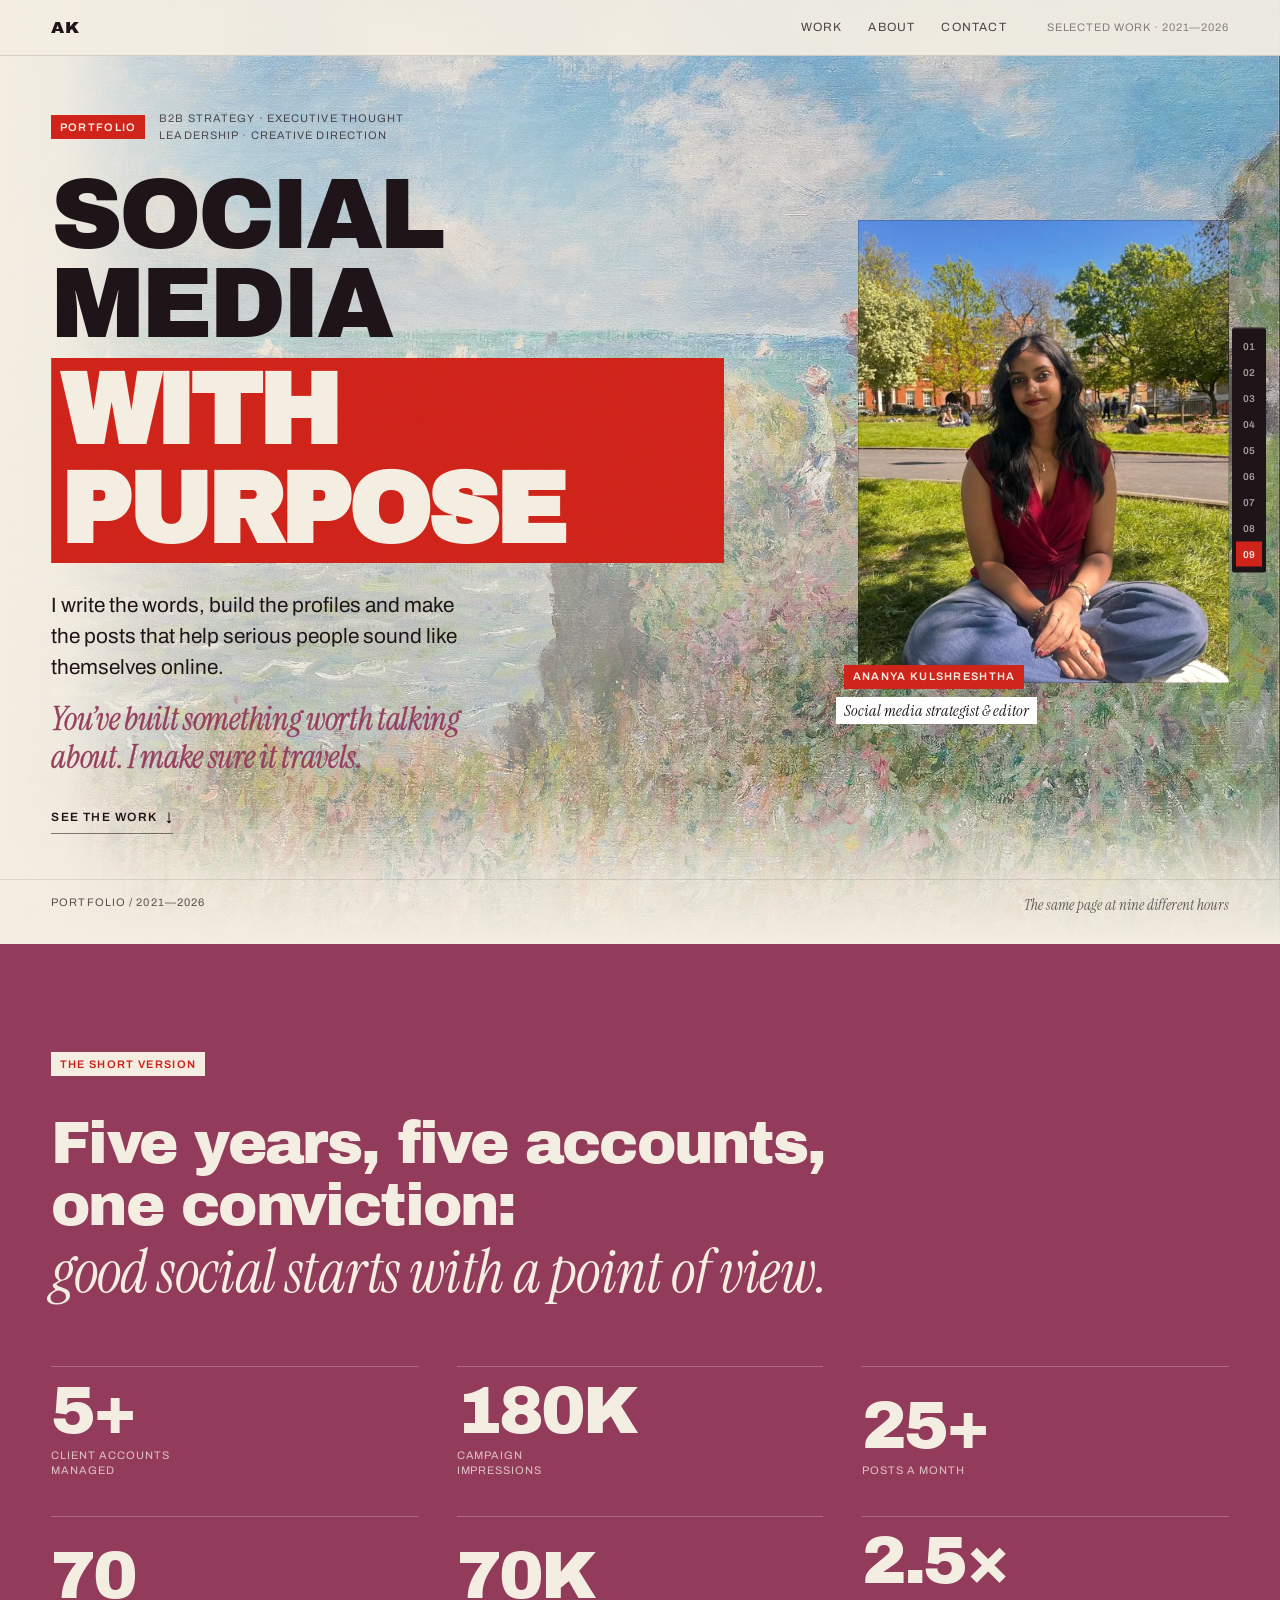
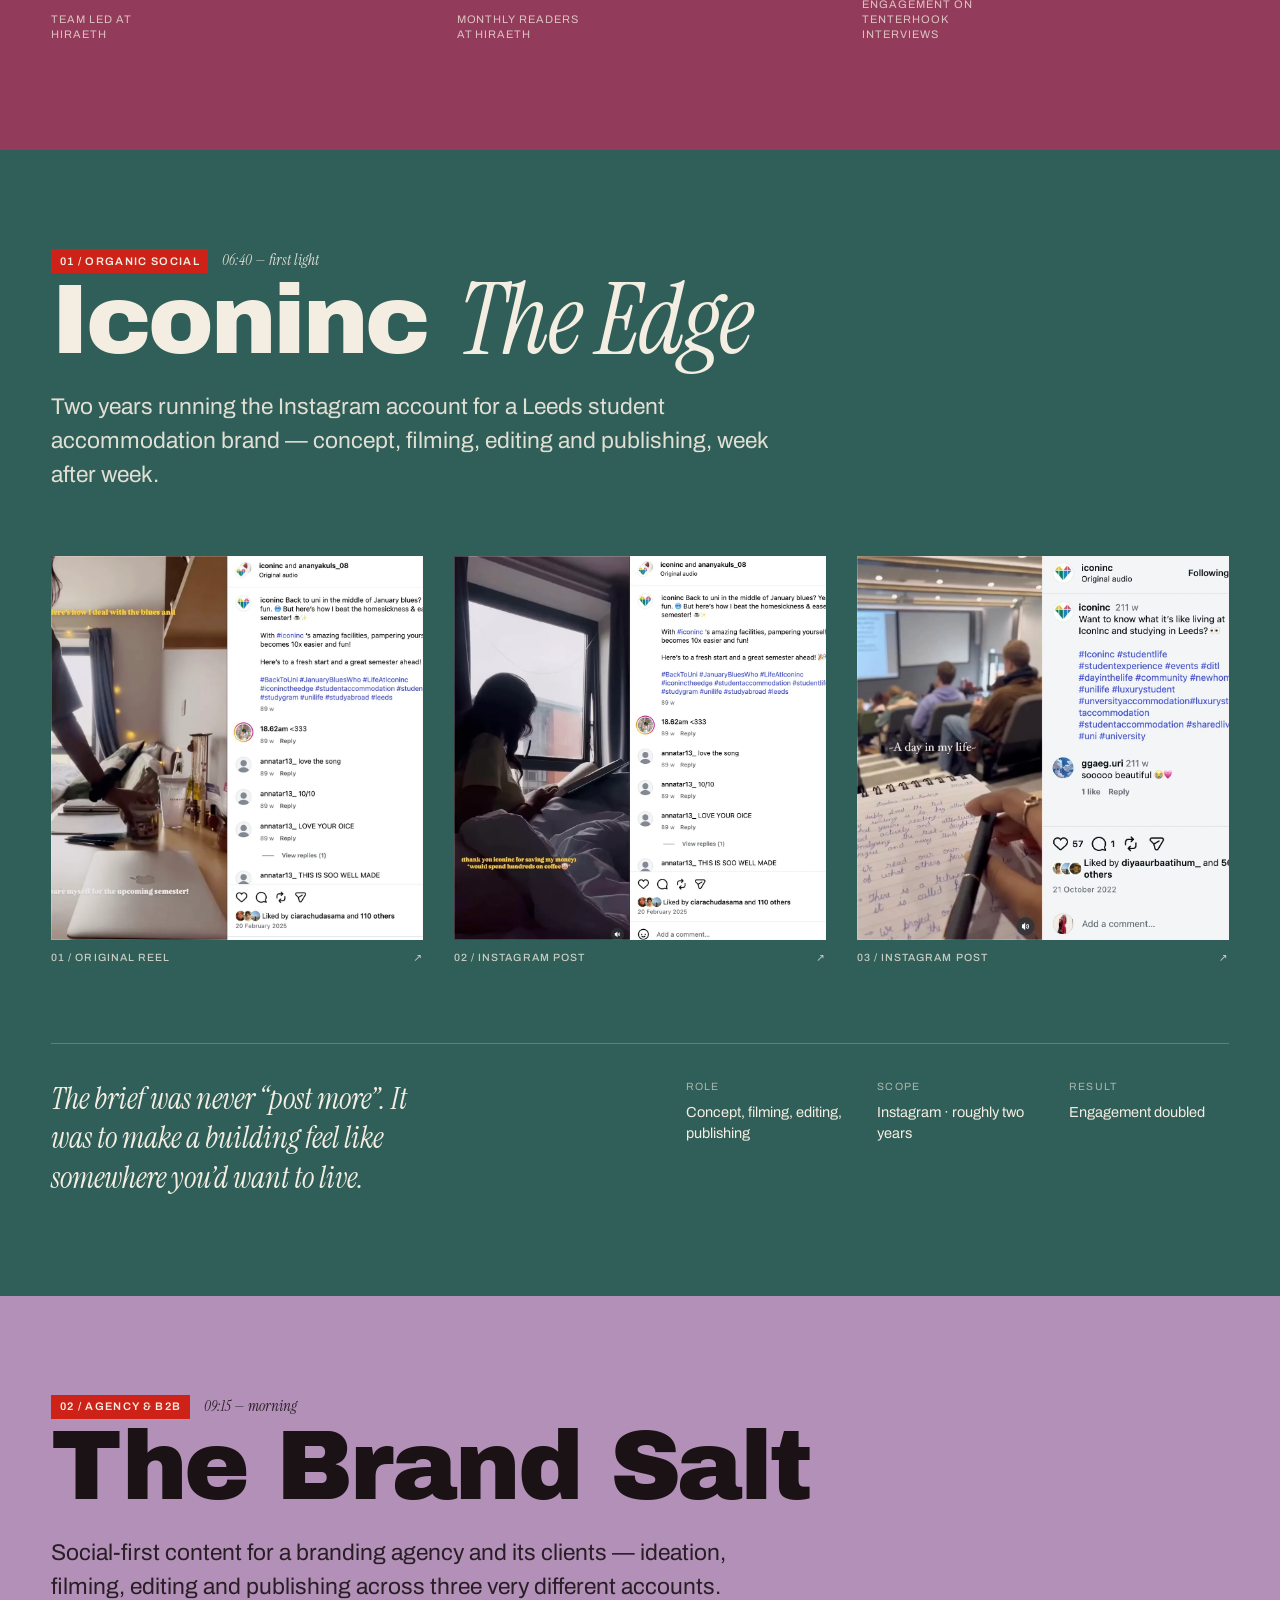
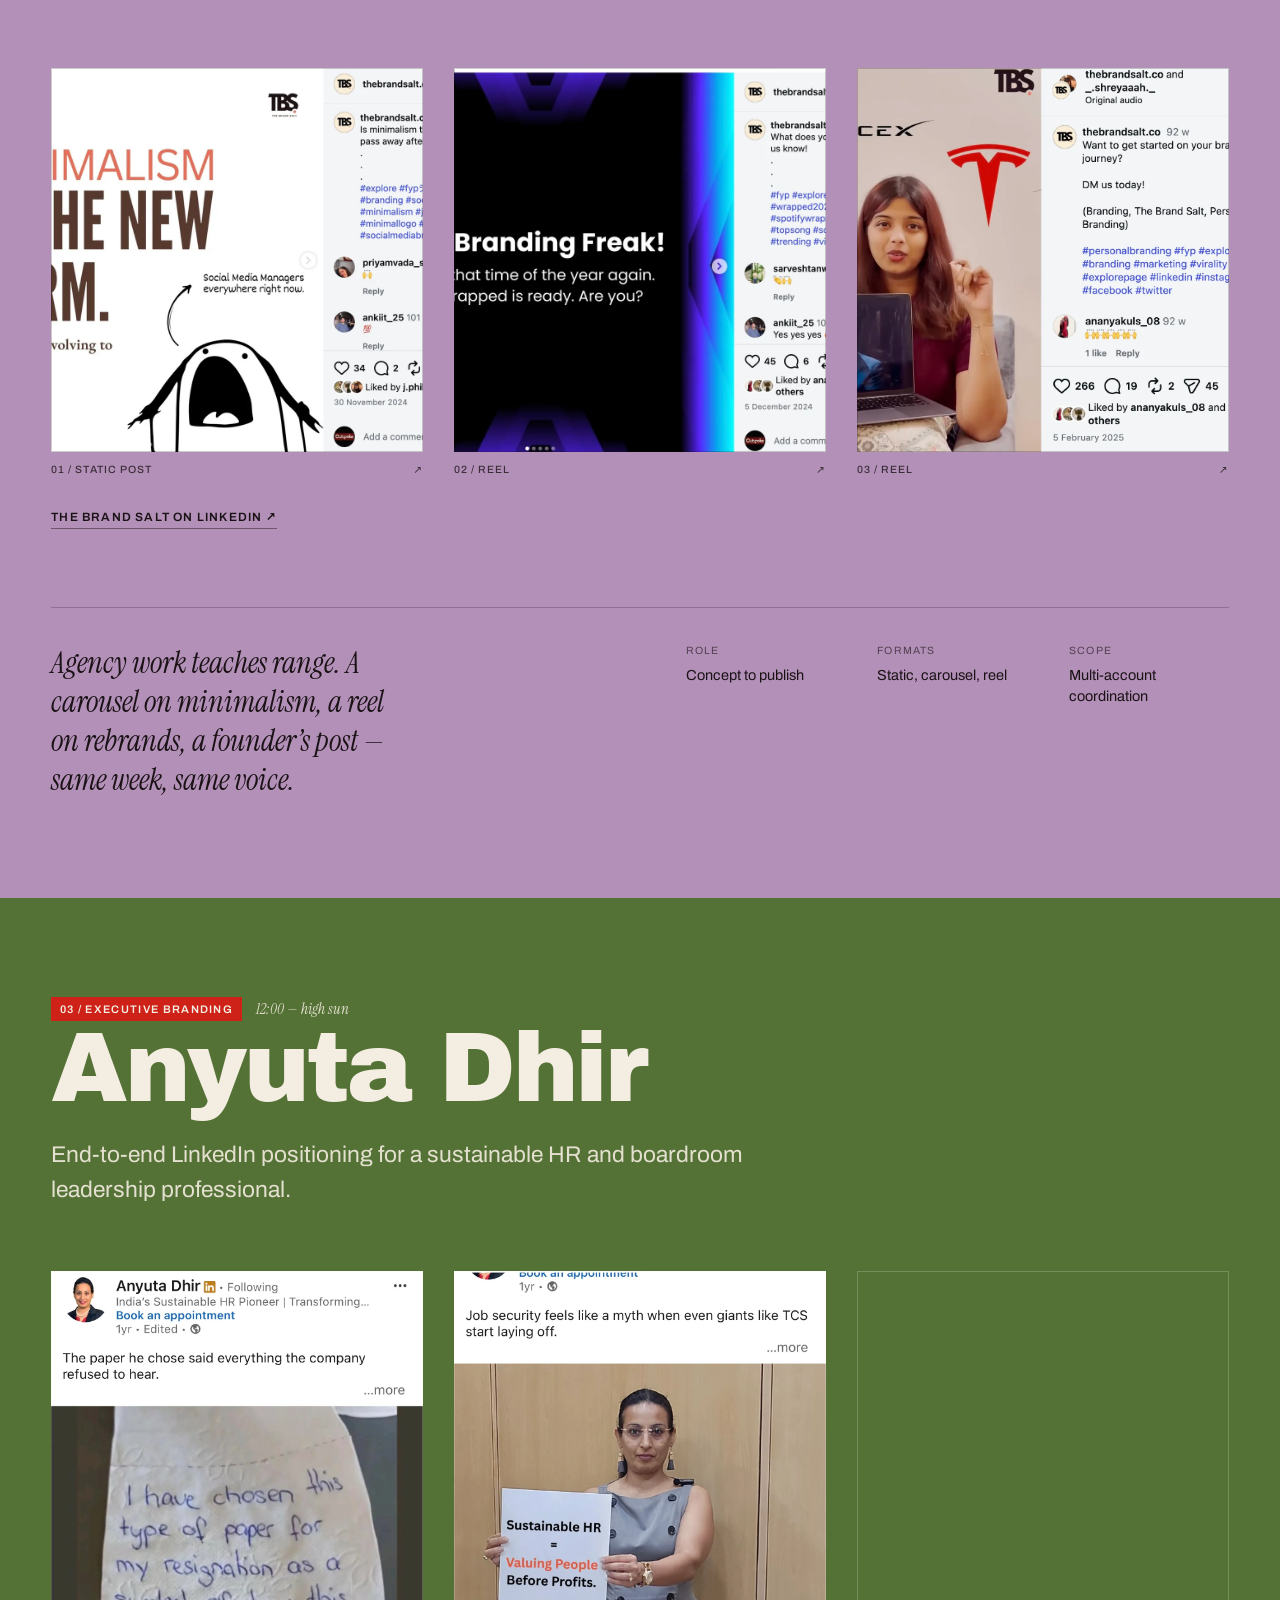
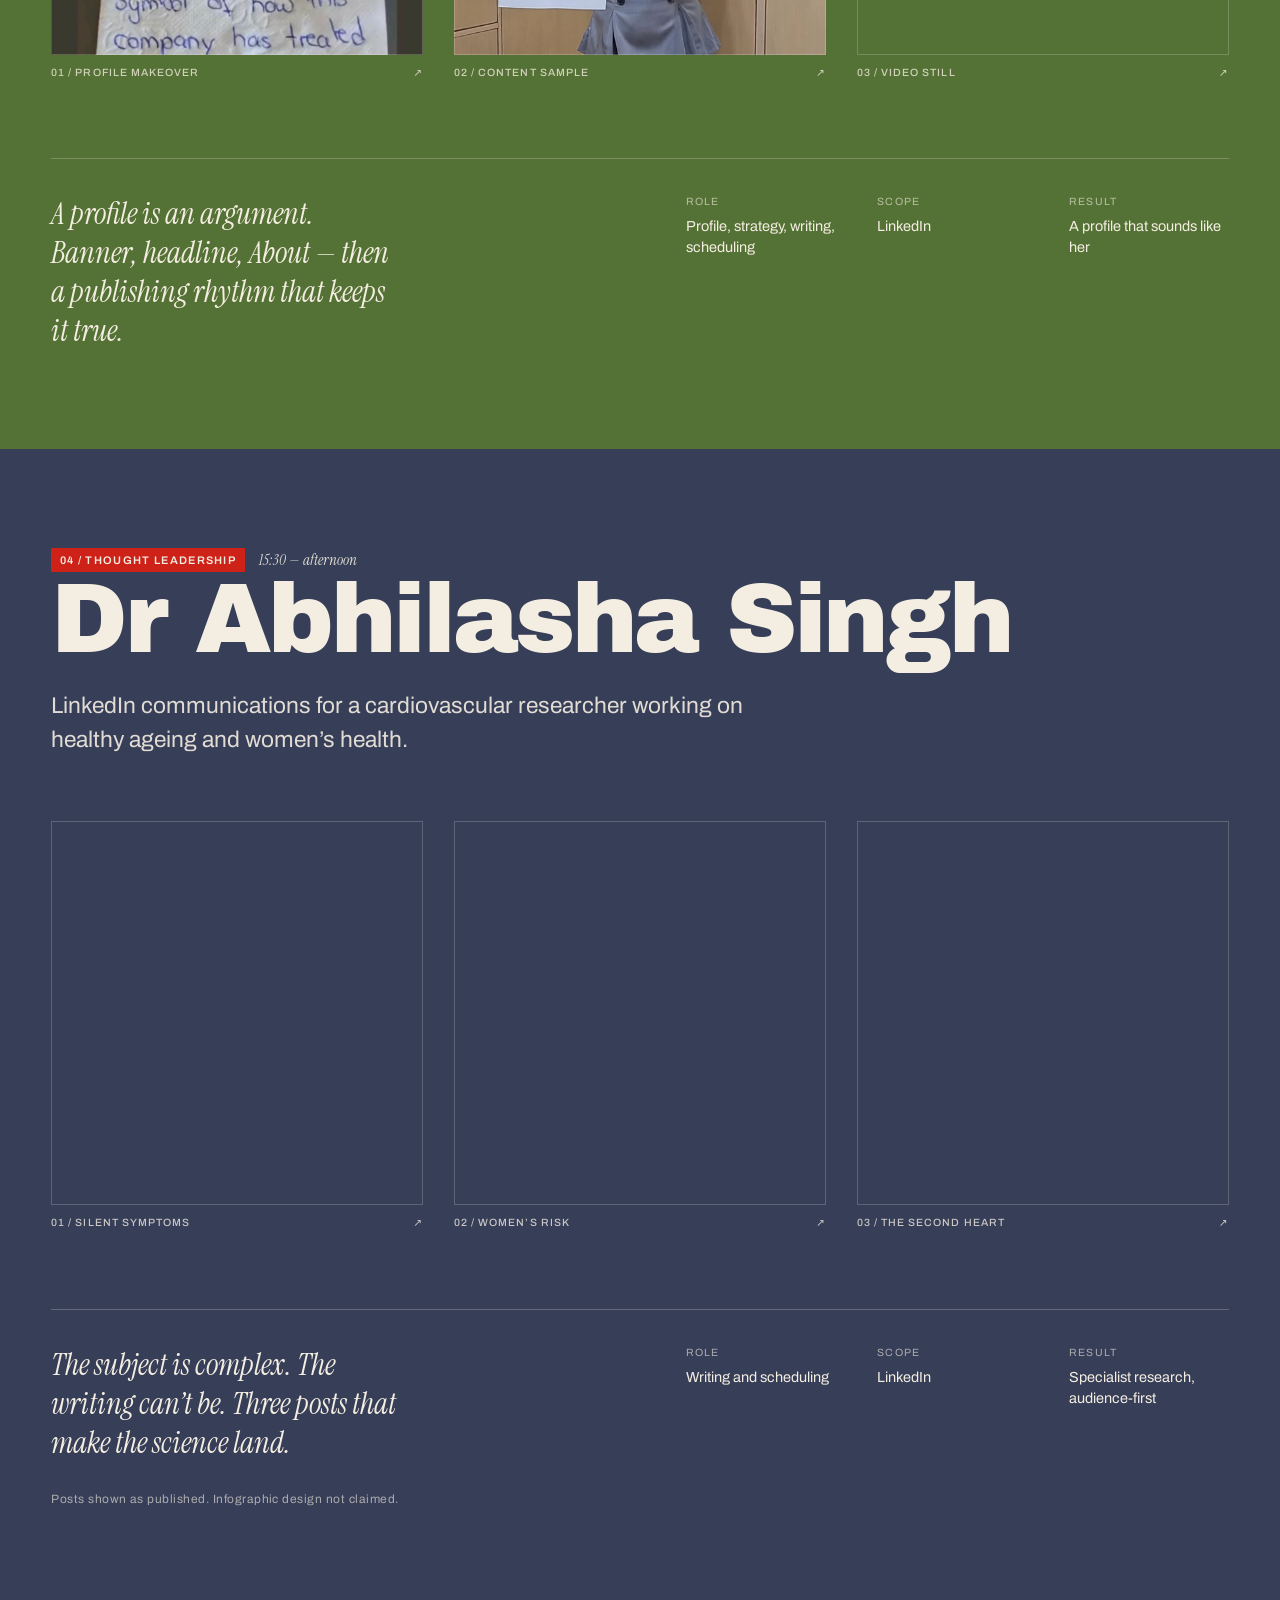
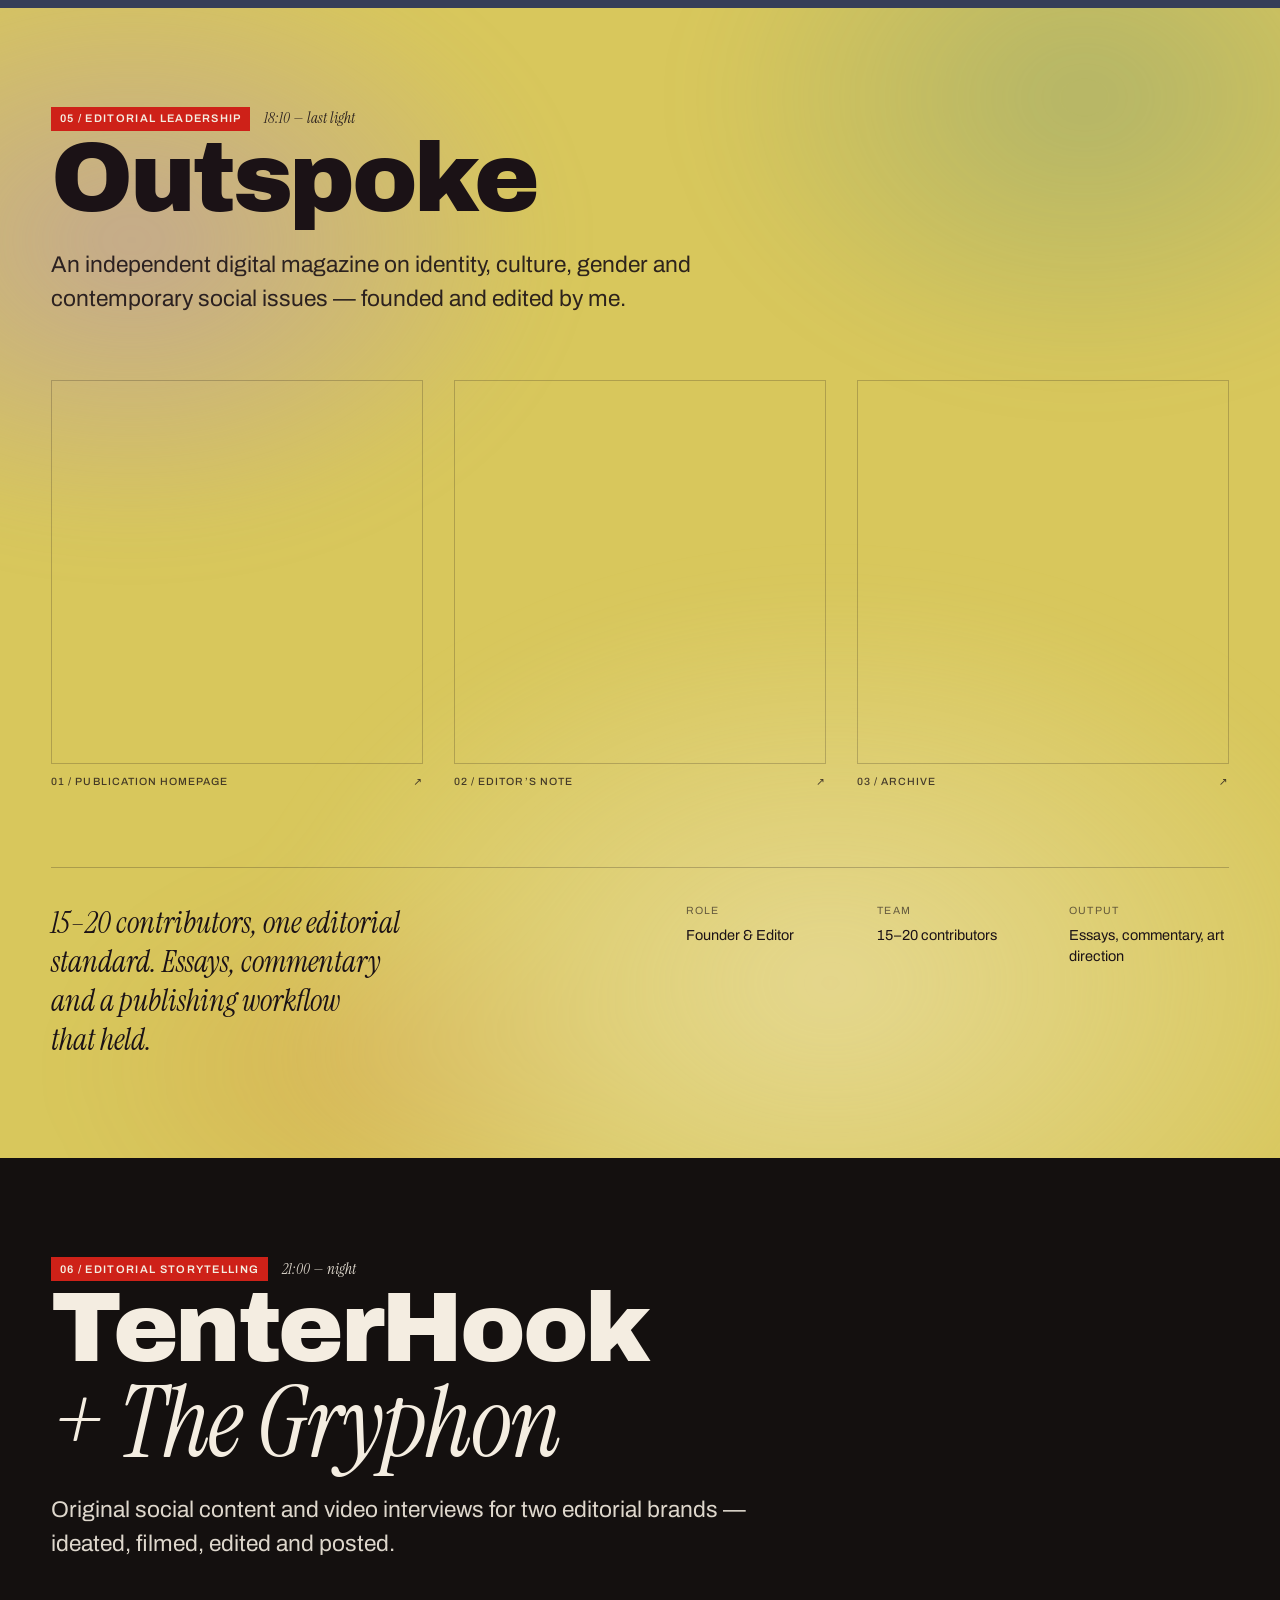
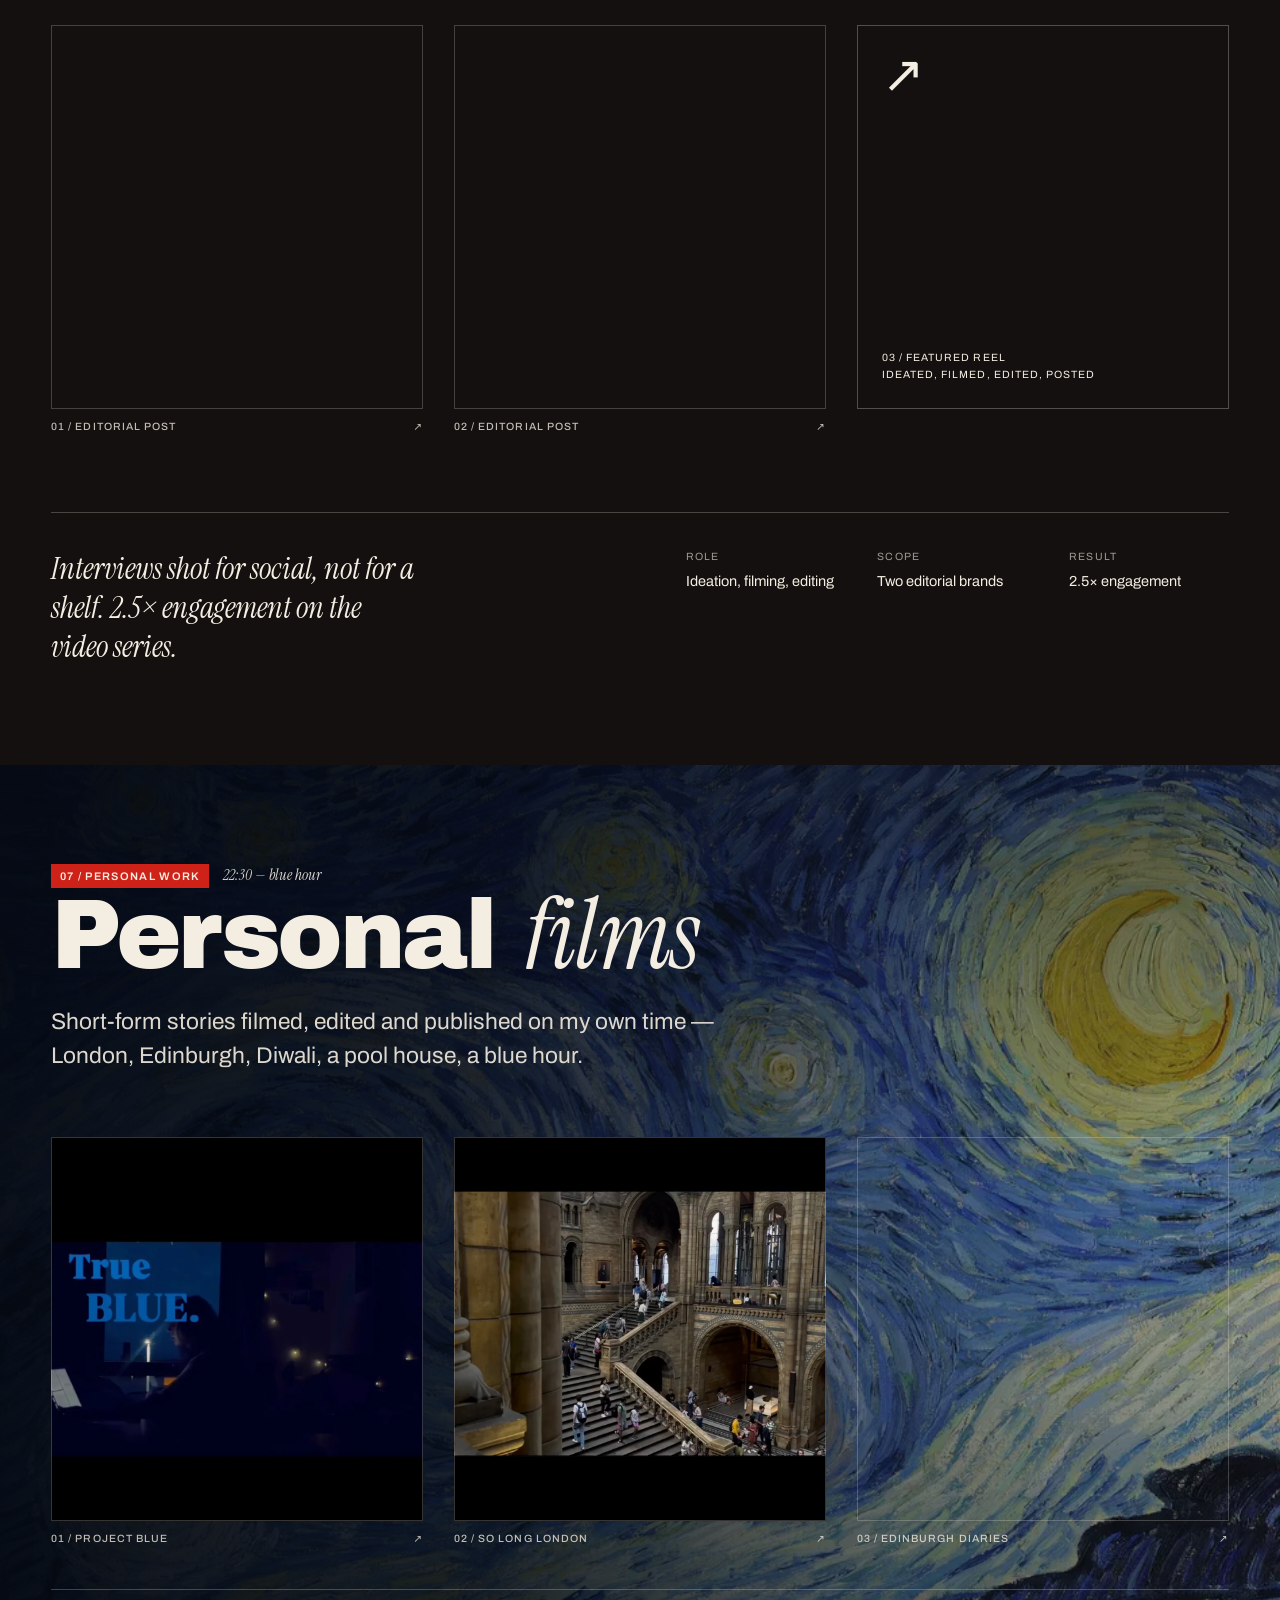
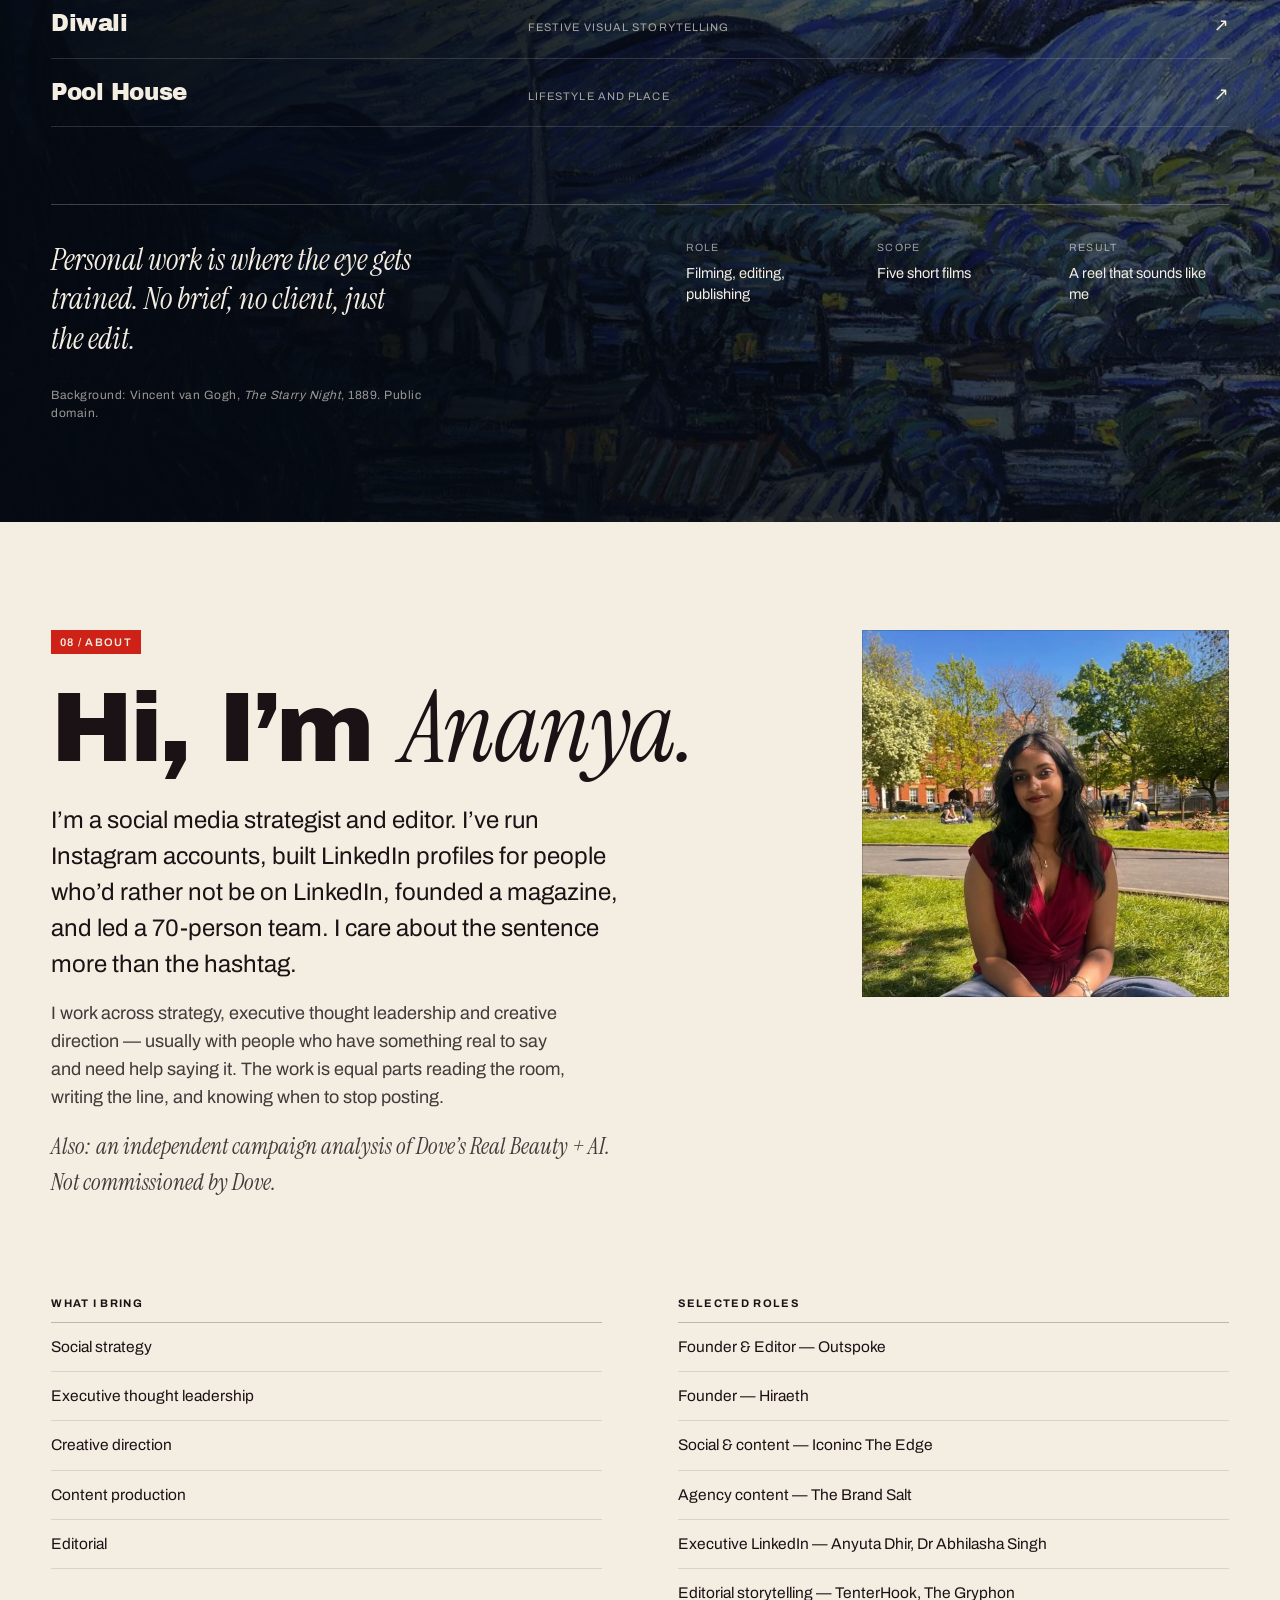
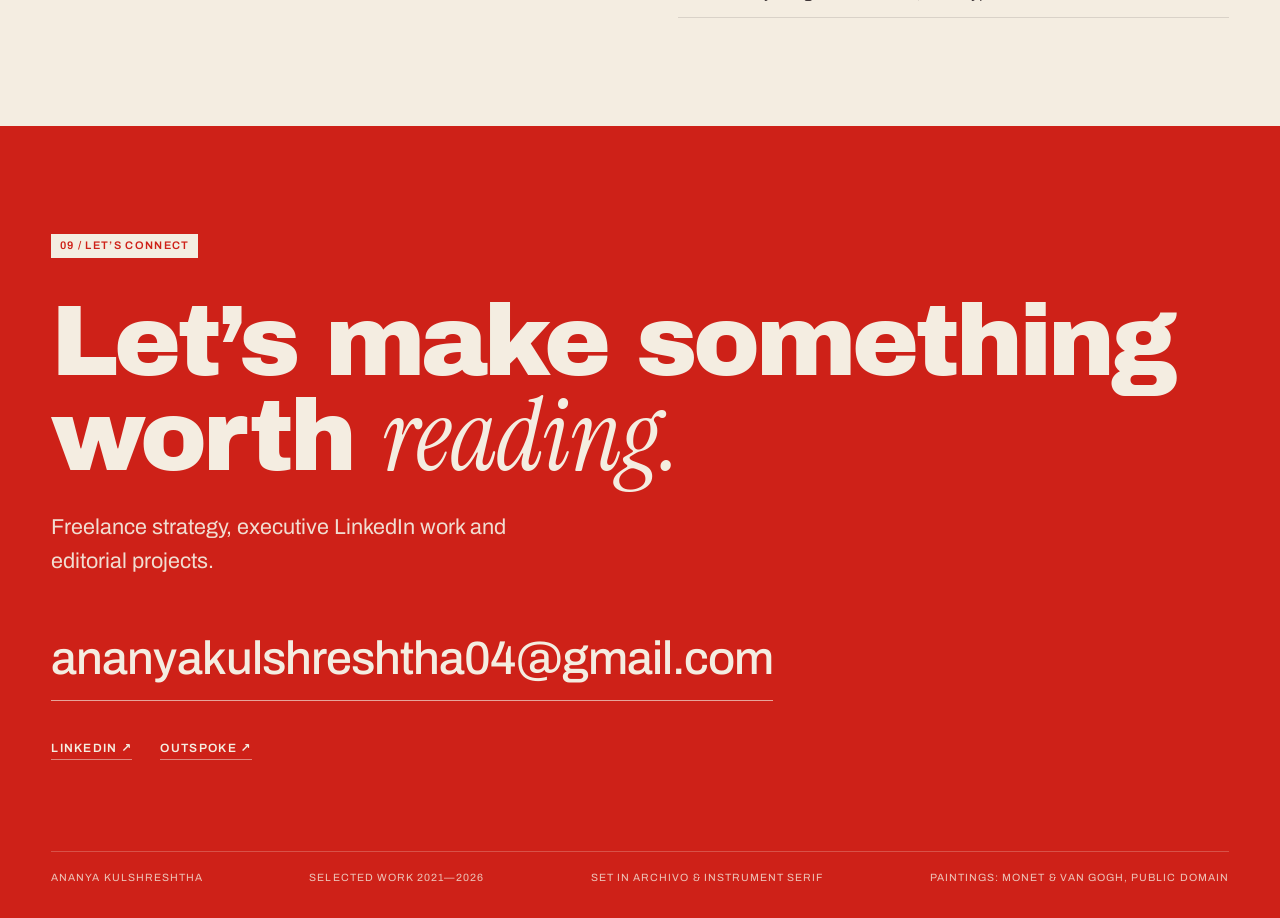
==== index.html @ d2dd5aef "Ananya Kulshreshtha — portfolio site" ====
<!doctype html>
<html lang="en" class="no-js">
<head>
<meta charset="utf-8">
<meta name="viewport" content="width=device-width, initial-scale=1">
<title>Ananya Kulshreshtha — Social Media with Purpose</title>
<meta name="description" content="Social media strategy, executive thought leadership and creative direction. Selected work 2021–2026 by Ananya Kulshreshtha.">
<meta name="theme-color" content="#F4EDE1">
<meta property="og:type" content="website">
<meta property="og:title" content="Ananya Kulshreshtha — Social Media with Purpose">
<meta property="og:description" content="Social media strategy, executive thought leadership and creative direction. Selected work 2021–2026.">
<meta property="og:image" content="assets/og.jpg">
<meta name="twitter:card" content="summary_large_image">
<link rel="icon" href="favicon.svg" type="image/svg+xml">
<link rel="preload" href="assets/fonts/archivo-black-normal-400.woff2" as="font" type="font/woff2" crossorigin>
<link rel="preload" href="assets/fonts/archivo-normal-400.woff2" as="font" type="font/woff2" crossorigin>
<link rel="preload" href="assets/img/portrait.webp" as="image">
<link rel="stylesheet" href="styles.css">
<script>document.documentElement.classList.remove('no-js');document.documentElement.classList.add('js');</script>
</head>
<body>

<a class="skip" href="#work">Skip to selected work</a>
<div class="grain" aria-hidden="true"></div>

<header class="topbar">
  <a class="topbar__mark" href="#top" aria-label="Ananya Kulshreshtha, back to top">AK</a>
  <nav class="topbar__nav" aria-label="Primary">
    <a href="#work">Work</a>
    <a href="#about">About</a>
    <a href="#contact">Contact</a>
  </nav>
  <p class="topbar__meta">Selected work · 2021—2026</p>
</header>

<nav class="rail" aria-label="Section index">
  <a href="#work" data-rail="iconinc" aria-label="Iconinc The Edge">01</a>
  <a href="#brand-salt" data-rail="brand-salt" aria-label="The Brand Salt">02</a>
  <a href="#anyuta" data-rail="anyuta" aria-label="Anyuta Dhir">03</a>
  <a href="#abhilasha" data-rail="abhilasha" aria-label="Dr Abhilasha Singh">04</a>
  <a href="#outspoke" data-rail="outspoke" aria-label="Outspoke">05</a>
  <a href="#tenterhook" data-rail="tenterhook" aria-label="TenterHook and The Gryphon">06</a>
  <a href="#films" data-rail="films" aria-label="Personal films">07</a>
  <a href="#about" data-rail="about" aria-label="About">08</a>
  <a href="#contact" data-rail="contact" aria-label="Contact">09</a>
</nav>

<main id="top">

  <!-- 01 — HERO -->
  <section class="hero field--cream" aria-labelledby="hero-title">
    <canvas class="weather" data-weather="motes" aria-hidden="true"></canvas>
    <img class="hero-art" src="assets/img/monet-cliff-1600.webp" srcset="assets/img/monet-cliff-1200.webp 1200w, assets/img/monet-cliff-1600.webp 1600w" sizes="100vw" alt="" fetchpriority="low" decoding="async">
    <div class="wrap hero__grid">
      <div class="hero__copy">
        <p class="kicker">
          <span class="bar">Portfolio</span>
          <span class="kicker__text">B2B strategy · Executive thought leadership · Creative direction</span>
        </p>
        <h1 id="hero-title" class="hero__title">Social media<br><span class="bar bar--xl">with purpose</span></h1>
        <p class="hero__lede">I write the words, build the profiles and make the posts that help serious people sound like themselves online.</p>
        <p class="hero__note serif">You’ve built something worth talking about. I make sure it travels.</p>
        <a class="hero__cta" href="#work">See the work <span aria-hidden="true">↓</span></a>
      </div>

      <figure class="hero__portrait reveal">
        <img src="assets/img/portrait.webp" width="1081" height="1544" alt="Ananya Kulshreshtha seated on grass in a park, wearing a burgundy top and blue jeans." fetchpriority="high" decoding="async">
        <figcaption>
          <span class="bar">Ananya Kulshreshtha</span>
          <span class="serif">Social media strategist &amp; editor</span>
        </figcaption>
      </figure>
    </div>
    <div class="wrap hero__foot">
      <span>Portfolio / 2021—2026</span>
      <span class="serif">The same page at nine different hours</span>
    </div>
  </section>

  <!-- 02 — PROOF -->
  <section class="proof field--berry" aria-labelledby="proof-title">
    <canvas class="weather" data-weather="motes" aria-hidden="true"></canvas>
    <div class="wrap">
      <p class="kicker"><span class="bar bar--invert">The short version</span></p>
      <h2 id="proof-title" class="proof__title">Five years, five accounts, one conviction: <em>good social starts with a point of view.</em></h2>
      <dl class="stats">
        <div><dt>Client accounts managed</dt><dd>5+</dd></div>
        <div><dt>Campaign impressions</dt><dd>180K</dd></div>
        <div><dt>Posts a month</dt><dd>25+</dd></div>
        <div><dt>Team led at Hiraeth</dt><dd>70</dd></div>
        <div><dt>Monthly readers at Hiraeth</dt><dd>70K</dd></div>
        <div><dt>Engagement on TenterHook interviews</dt><dd>2.5×</dd></div>
      </dl>
    </div>
  </section>

  <!-- 03 — ICONINC -->
  <section id="work" class="chapter field--teal" aria-labelledby="iconinc-title" data-section="iconinc">
    <canvas class="weather" data-weather="hearts" aria-hidden="true"></canvas>
    <div class="wrap">
      <header class="chapter__head">
        <p class="kicker">
          <span class="bar">01 / Organic social</span>
          <span class="hour serif">06:40 — first light</span>
        </p>
        <h2 id="iconinc-title" class="display">Iconinc <em>The Edge</em></h2>
        <p class="chapter__lede">Two years running the Instagram account for a Leeds student accommodation brand — concept, filming, editing and publishing, week after week.</p>
      </header>

      <div class="artifacts">
        <figure class="artifact reveal">
          <a href="https://www.instagram.com/reels/DGSzlWEsSOB/" target="_blank" rel="noopener">
            <img src="assets/img/iconinc-1.webp" width="1400" height="1150" alt="Iconinc Instagram reel showing a student’s desk, with comments underneath." decoding="async">
            <figcaption><span>01 / Original reel</span><span class="artifact__arrow" aria-hidden="true">↗</span></figcaption>
          </a>
        </figure>
        <figure class="artifact reveal">
          <a href="https://www.instagram.com/p/CnfF4uRoWCs/" target="_blank" rel="noopener">
            <img src="assets/img/iconinc-2.webp" width="1400" height="1203" alt="Iconinc Instagram post of a student reading by a window, with comments underneath." decoding="async">
            <figcaption><span>02 / Instagram post</span><span class="artifact__arrow" aria-hidden="true">↗</span></figcaption>
          </a>
        </figure>
        <figure class="artifact reveal">
          <a href="https://www.instagram.com/p/Cj_BC-TD55p/" target="_blank" rel="noopener">
            <img src="assets/img/iconinc-3.webp" width="1307" height="1182" alt="Iconinc Instagram reel of a student writing notes in a lecture hall." decoding="async">
            <figcaption><span>03 / Instagram post</span><span class="artifact__arrow" aria-hidden="true">↗</span></figcaption>
          </a>
        </figure>
      </div>

      <div class="chapter__foot">
        <p class="chapter__note serif">The brief was never “post more”. It was to make a building feel like somewhere you’d want to live.</p>
        <dl class="facts">
          <div><dt>Role</dt><dd>Concept, filming, editing, publishing</dd></div>
          <div><dt>Scope</dt><dd>Instagram · roughly two years</dd></div>
          <div><dt>Result</dt><dd>Engagement doubled</dd></div>
        </dl>
      </div>
    </div>
  </section>

  <!-- 04 — BRAND SALT -->
  <section id="brand-salt" class="chapter field--lavender" aria-labelledby="brand-title" data-section="brand-salt">
    <canvas class="weather" data-weather="snow" aria-hidden="true"></canvas>
    <div class="wrap">
      <header class="chapter__head">
        <p class="kicker">
          <span class="bar">02 / Agency &amp; B2B</span>
          <span class="hour serif">09:15 — morning</span>
        </p>
        <h2 id="brand-title" class="display">The Brand Salt</h2>
        <p class="chapter__lede">Social-first content for a branding agency and its clients — ideation, filming, editing and publishing across three very different accounts.</p>
      </header>

      <div class="artifacts">
        <figure class="artifact reveal">
          <a href="https://www.instagram.com/p/DC_SaqoJg5x/?img_index=1" target="_blank" rel="noopener">
            <img src="assets/img/brand-1.webp" width="1400" height="934" alt="The Brand Salt Instagram post reading ‘Minimalism is the new norm.’" decoding="async">
            <figcaption><span>01 / Static post</span><span class="artifact__arrow" aria-hidden="true">↗</span></figcaption>
          </a>
        </figure>
        <figure class="artifact reveal">
          <a href="https://www.instagram.com/p/DDNIPIdISow/?img_index=1" target="_blank" rel="noopener">
            <img src="assets/img/brand-2.webp" width="1400" height="894" alt="The Brand Salt reel cover reading ‘Hi, Branding Freak!’" decoding="async">
            <figcaption><span>02 / Reel</span><span class="artifact__arrow" aria-hidden="true">↗</span></figcaption>
          </a>
        </figure>
        <figure class="artifact reveal">
          <a href="https://www.instagram.com/p/DFsJZfhvF5x/" target="_blank" rel="noopener">
            <img src="assets/img/brand-3.webp" width="1307" height="1047" alt="The Brand Salt reel still with a SpaceX rocket and Instagram comments." decoding="async">
            <figcaption><span>03 / Reel</span><span class="artifact__arrow" aria-hidden="true">↗</span></figcaption>
          </a>
        </figure>
      </div>

      <p class="chapter__link"><a href="https://www.linkedin.com/company/the-brand-salt/posts/" target="_blank" rel="noopener">The Brand Salt on LinkedIn <span aria-hidden="true">↗</span></a></p>

      <div class="chapter__foot">
        <p class="chapter__note serif">Agency work teaches range. A carousel on minimalism, a reel on rebrands, a founder’s post — same week, same voice.</p>
        <dl class="facts">
          <div><dt>Role</dt><dd>Concept to publish</dd></div>
          <div><dt>Formats</dt><dd>Static, carousel, reel</dd></div>
          <div><dt>Scope</dt><dd>Multi-account coordination</dd></div>
        </dl>
      </div>
    </div>
  </section>

  <!-- 05 — ANYUTA -->
  <section id="anyuta" class="chapter field--moss" aria-labelledby="anyuta-title" data-section="anyuta">
    <canvas class="weather" data-weather="motes" aria-hidden="true"></canvas>
    <div class="wrap">
      <header class="chapter__head">
        <p class="kicker">
          <span class="bar">03 / Executive branding</span>
          <span class="hour serif">12:00 — high sun</span>
        </p>
        <h2 id="anyuta-title" class="display">Anyuta Dhir</h2>
        <p class="chapter__lede">End-to-end LinkedIn positioning for a sustainable HR and boardroom leadership professional.</p>
      </header>

      <div class="artifacts">
        <figure class="artifact reveal">
          <a href="https://www.linkedin.com/in/anyutadhir/" target="_blank" rel="noopener">
            <img src="assets/img/anyuta-1.webp" width="1170" height="1715" alt="LinkedIn comment from Anyuta Dhir about hiring people for character, not just credentials." decoding="async">
            <figcaption><span>01 / Profile makeover</span><span class="artifact__arrow" aria-hidden="true">↗</span></figcaption>
          </a>
        </figure>
        <figure class="artifact reveal">
          <a href="https://www.linkedin.com/in/anyutadhir/" target="_blank" rel="noopener">
            <img src="assets/img/anyuta-2.webp" width="1170" height="1848" alt="Anyuta Dhir holding a sign reading ‘Sustainable HR Advocate’." decoding="async">
            <figcaption><span>02 / Content sample</span><span class="artifact__arrow" aria-hidden="true">↗</span></figcaption>
          </a>
        </figure>
        <figure class="artifact reveal">
          <a href="https://www.linkedin.com/in/anyutadhir/" target="_blank" rel="noopener">
            <img src="assets/img/anyuta-3.webp" width="1170" height="1710" alt="Video still of a boy cooking, captioned ‘Anyuta can see … before you hire’." decoding="async">
            <figcaption><span>03 / Video still</span><span class="artifact__arrow" aria-hidden="true">↗</span></figcaption>
          </a>
        </figure>
      </div>

      <div class="chapter__foot">
        <p class="chapter__note serif">A profile is an argument. Banner, headline, About — then a publishing rhythm that keeps it true.</p>
        <dl class="facts">
          <div><dt>Role</dt><dd>Profile, strategy, writing, scheduling</dd></div>
          <div><dt>Scope</dt><dd>LinkedIn</dd></div>
          <div><dt>Result</dt><dd>A profile that sounds like her</dd></div>
        </dl>
      </div>
    </div>
  </section>

  <!-- 06 — ABHILASHA -->
  <section id="abhilasha" class="chapter field--navy" aria-labelledby="abhilasha-title" data-section="abhilasha">
    <canvas class="weather" data-weather="cells" aria-hidden="true"></canvas>
    <div class="wrap">
      <header class="chapter__head">
        <p class="kicker">
          <span class="bar">04 / Thought leadership</span>
          <span class="hour serif">15:30 — afternoon</span>
        </p>
        <h2 id="abhilasha-title" class="display">Dr Abhilasha Singh</h2>
        <p class="chapter__lede">LinkedIn communications for a cardiovascular researcher working on healthy ageing and women’s health.</p>
      </header>

      <div class="artifacts">
        <figure class="artifact reveal">
          <a href="https://www.linkedin.com/in/dr-abhilasha-singh-89438737/" target="_blank" rel="noopener">
            <img src="assets/img/abhilasha-1.webp" width="1170" height="1821" alt="LinkedIn post graphic listing the silent symptoms of a heart attack in women." decoding="async">
            <figcaption><span>01 / Silent symptoms</span><span class="artifact__arrow" aria-hidden="true">↗</span></figcaption>
          </a>
        </figure>
        <figure class="artifact reveal">
          <a href="https://www.linkedin.com/in/dr-abhilasha-singh-89438737/" target="_blank" rel="noopener">
            <img src="assets/img/abhilasha-2.webp" width="1170" height="1840" alt="LinkedIn post graphic comparing women’s and men’s cardiovascular risk." decoding="async">
            <figcaption><span>02 / Women’s risk</span><span class="artifact__arrow" aria-hidden="true">↗</span></figcaption>
          </a>
        </figure>
        <figure class="artifact reveal">
          <a href="https://www.linkedin.com/in/dr-abhilasha-singh-89438737/" target="_blank" rel="noopener">
            <img src="assets/img/abhilasha-3.webp" width="1170" height="1811" alt="LinkedIn post graphic asking ‘Did you know we have a second heart?’" decoding="async">
            <figcaption><span>03 / The second heart</span><span class="artifact__arrow" aria-hidden="true">↗</span></figcaption>
          </a>
        </figure>
      </div>

      <div class="chapter__foot">
        <p class="chapter__note serif">The subject is complex. The writing can’t be. Three posts that make the science land.</p>
        <dl class="facts">
          <div><dt>Role</dt><dd>Writing and scheduling</dd></div>
          <div><dt>Scope</dt><dd>LinkedIn</dd></div>
          <div><dt>Result</dt><dd>Specialist research, audience-first</dd></div>
        </dl>
      </div>
      <p class="fineprint">Posts shown as published. Infographic design not claimed.</p>
    </div>
  </section>

  <!-- 07 — OUTSPOKE -->
  <section id="outspoke" class="chapter field--mustard" aria-labelledby="outspoke-title" data-section="outspoke">
    <canvas class="weather" data-weather="petals" aria-hidden="true"></canvas>
    <div class="wrap">
      <header class="chapter__head">
        <p class="kicker">
          <span class="bar">05 / Editorial leadership</span>
          <span class="hour serif">18:10 — last light</span>
        </p>
        <h2 id="outspoke-title" class="display">Outspoke</h2>
        <p class="chapter__lede">An independent digital magazine on identity, culture, gender and contemporary social issues — founded and edited by me.</p>
      </header>

      <div class="artifacts">
        <figure class="artifact reveal">
          <a href="https://outspokemag.substack.com/" target="_blank" rel="noopener">
            <img src="assets/img/outspoke-1.webp" width="1400" height="1086" alt="Outspoke homepage with the headline ‘Immigrants and the Eternal Burden’." decoding="async">
            <figcaption><span>01 / Publication homepage</span><span class="artifact__arrow" aria-hidden="true">↗</span></figcaption>
          </a>
        </figure>
        <figure class="artifact reveal">
          <a href="https://outspokemag.substack.com/p/outspoke-editors-note-2e6" target="_blank" rel="noopener">
            <img src="assets/img/outspoke-2.webp" width="1210" height="1776" alt="Outspoke Editor’s Note cover for the Hollow Idols issue." decoding="async">
            <figcaption><span>02 / Editor’s note</span><span class="artifact__arrow" aria-hidden="true">↗</span></figcaption>
          </a>
        </figure>
        <figure class="artifact reveal">
          <a href="https://outspokemag.substack.com/archive" target="_blank" rel="noopener">
            <img src="assets/img/outspoke-3.webp" width="1400" height="1748" alt="Outspoke archive page listing published essays and issues." decoding="async">
            <figcaption><span>03 / Archive</span><span class="artifact__arrow" aria-hidden="true">↗</span></figcaption>
          </a>
        </figure>
      </div>

      <div class="chapter__foot">
        <p class="chapter__note serif">15–20 contributors, one editorial standard. Essays, commentary and a publishing workflow that held.</p>
        <dl class="facts">
          <div><dt>Role</dt><dd>Founder &amp; Editor</dd></div>
          <div><dt>Team</dt><dd>15–20 contributors</dd></div>
          <div><dt>Output</dt><dd>Essays, commentary, art direction</dd></div>
        </dl>
      </div>
    </div>
  </section>

  <!-- 08 — TENTERHOOK -->
  <section id="tenterhook" class="chapter field--night" aria-labelledby="tenterhook-title" data-section="tenterhook">
    <canvas class="weather" data-weather="hearts" aria-hidden="true"></canvas>
    <div class="wrap">
      <header class="chapter__head">
        <p class="kicker">
          <span class="bar">06 / Editorial storytelling</span>
          <span class="hour serif">21:00 — night</span>
        </p>
        <h2 id="tenterhook-title" class="display">TenterHook<br><em>+ The Gryphon</em></h2>
        <p class="chapter__lede">Original social content and video interviews for two editorial brands — ideated, filmed, edited and posted.</p>
      </header>

      <div class="artifacts">
        <figure class="artifact artifact--center reveal">
          <a href="https://www.instagram.com/p/C3OTxH6Mz_o/" target="_blank" rel="noopener">
            <img src="assets/img/tenterhook-1.webp" width="589" height="778" alt="TenterHook post showing a magazine rack and a headline about the UK vape ban." decoding="async">
            <figcaption><span>01 / Editorial post</span><span class="artifact__arrow" aria-hidden="true">↗</span></figcaption>
          </a>
        </figure>
        <figure class="artifact reveal">
          <a href="https://www.instagram.com/p/DIuH7wVCyyi/" target="_blank" rel="noopener">
            <img src="assets/img/tenterhook-2.webp" width="1400" height="724" alt="TenterHook editorial team photographed in front of a ‘Publicity Events Editorial’ backdrop." decoding="async">
            <figcaption><span>02 / Editorial post</span><span class="artifact__arrow" aria-hidden="true">↗</span></figcaption>
          </a>
        </figure>
        <figure class="artifact artifact--link reveal">
          <a href="https://www.instagram.com/reel/DHWiSMuCDol/" target="_blank" rel="noopener">
            <span class="artifact__big" aria-hidden="true">↗</span>
            <span class="artifact__label">03 / Featured reel<br>Ideated, filmed, edited, posted</span>
          </a>
        </figure>
      </div>

      <div class="chapter__foot">
        <p class="chapter__note serif">Interviews shot for social, not for a shelf. 2.5× engagement on the video series.</p>
        <dl class="facts">
          <div><dt>Role</dt><dd>Ideation, filming, editing</dd></div>
          <div><dt>Scope</dt><dd>Two editorial brands</dd></div>
          <div><dt>Result</dt><dd>2.5× engagement</dd></div>
        </dl>
      </div>
    </div>
  </section>

  <!-- 09 — FILMS -->
  <section id="films" class="chapter field--blue" aria-labelledby="films-title" data-section="films">
    <img class="films-bg" loading="lazy" src="assets/img/starry-night-1920.webp" srcset="assets/img/starry-night-1280.webp 1280w, assets/img/starry-night-1920.webp 1920w" sizes="100vw" alt="" decoding="async">
    <div class="wrap">
      <header class="chapter__head">
        <p class="kicker">
          <span class="bar">07 / Personal work</span>
          <span class="hour serif">22:30 — blue hour</span>
        </p>
        <h2 id="films-title" class="display">Personal <em>films</em></h2>
        <p class="chapter__lede">Short-form stories filmed, edited and published on my own time — London, Edinburgh, Diwali, a pool house, a blue hour.</p>
      </header>

      <div class="artifacts">
        <figure class="artifact reveal">
          <a href="https://www.instagram.com/reel/DRkmYISihFM/" target="_blank" rel="noopener">
            <img src="assets/img/personal-1.webp" width="933" height="941" alt="Film still reading ‘True Blue’ over a dark night scene." decoding="async">
            <figcaption><span>01 / Project Blue</span><span class="artifact__arrow" aria-hidden="true">↗</span></figcaption>
          </a>
        </figure>
        <figure class="artifact reveal">
          <a href="https://www.instagram.com/reel/DMnA0oiqJH2/" target="_blank" rel="noopener">
            <img src="assets/img/personal-2.webp" width="1400" height="1166" alt="Film still of a figure on a grand staircase." decoding="async">
            <figcaption><span>02 / So Long London</span><span class="artifact__arrow" aria-hidden="true">↗</span></figcaption>
          </a>
        </figure>
        <figure class="artifact reveal">
          <a href="https://www.instagram.com/reel/DRCZ9D7Ct3m/" target="_blank" rel="noopener">
            <img src="assets/img/personal-3.webp" width="1400" height="1258" alt="Film still of a woman looking out of a window beside a bookshelf." decoding="async">
            <figcaption><span>03 / Edinburgh Diaries</span><span class="artifact__arrow" aria-hidden="true">↗</span></figcaption>
          </a>
        </figure>
      </div>

      <ul class="film-list">
        <li><a href="https://www.instagram.com/reel/DQCb_yhik9p/" target="_blank" rel="noopener"><span>Diwali</span><span>Festive visual storytelling</span><span aria-hidden="true">↗</span></a></li>
        <li><a href="https://www.instagram.com/reel/C-NtOPiPLP2/" target="_blank" rel="noopener"><span>Pool House</span><span>Lifestyle and place</span><span aria-hidden="true">↗</span></a></li>
      </ul>

      <div class="chapter__foot">
        <p class="chapter__note serif">Personal work is where the eye gets trained. No brief, no client, just the edit.</p>
        <dl class="facts">
          <div><dt>Role</dt><dd>Filming, editing, publishing</dd></div>
          <div><dt>Scope</dt><dd>Five short films</dd></div>
          <div><dt>Result</dt><dd>A reel that sounds like me</dd></div>
        </dl>
      </div>
      <p class="fineprint films-credit">Background: Vincent van Gogh, <em>The Starry Night</em>, 1889. Public domain.</p>
    </div>
  </section>

  <!-- 10 — ABOUT -->
  <section id="about" class="about field--cream" aria-labelledby="about-title" data-section="about">
    <canvas class="weather" data-weather="motes" aria-hidden="true"></canvas>
    <div class="wrap about__grid">
      <div class="about__intro">
        <p class="kicker"><span class="bar">08 / About</span></p>
        <h2 id="about-title" class="display">Hi, I’m <em>Ananya.</em></h2>
        <p class="about__lede">I’m a social media strategist and editor. I’ve run Instagram accounts, built LinkedIn profiles for people who’d rather not be on LinkedIn, founded a magazine, and led a 70-person team. I care about the sentence more than the hashtag.</p>
        <p>I work across strategy, executive thought leadership and creative direction — usually with people who have something real to say and need help saying it. The work is equal parts reading the room, writing the line, and knowing when to stop posting.</p>
        <p class="about__aside serif">Also: an independent campaign analysis of Dove’s <em>Real Beauty + AI</em>. Not commissioned by Dove.</p>
      </div>

      <figure class="about__portrait reveal">
        <img src="assets/img/portrait.webp" width="1081" height="1544" alt="Ananya Kulshreshtha in a park, photographed in 2026." decoding="async">
      </figure>

      <div class="about__lists">
        <div>
          <h3>What I bring</h3>
          <ul>
            <li>Social strategy</li>
            <li>Executive thought leadership</li>
            <li>Creative direction</li>
            <li>Content production</li>
            <li>Editorial</li>
          </ul>
        </div>
        <div>
          <h3>Selected roles</h3>
          <ul>
            <li>Founder &amp; Editor — Outspoke</li>
            <li>Founder — Hiraeth</li>
            <li>Social &amp; content — Iconinc The Edge</li>
            <li>Agency content — The Brand Salt</li>
            <li>Executive LinkedIn — Anyuta Dhir, Dr Abhilasha Singh</li>
            <li>Editorial storytelling — TenterHook, The Gryphon</li>
          </ul>
        </div>
      </div>
    </div>
  </section>

</main>

<!-- 11 — CONTACT -->
<footer id="contact" class="contact field--red" data-section="contact">
    <canvas class="weather" data-weather="sparks" aria-hidden="true"></canvas>
  <div class="wrap">
    <p class="kicker"><span class="bar bar--invert">09 / Let’s connect</span></p>
    <h2 class="contact__title">Let’s make something worth <em>reading.</em></h2>
    <p class="contact__lede">Freelance strategy, executive LinkedIn work and editorial projects.</p>
    <a class="contact__email" href="mailto:ananyakulshreshtha04@gmail.com">ananyakulshreshtha04<wbr>@gmail.com</a>
    <ul class="contact__links">
      <li><a href="https://www.linkedin.com/in/ananya-kulshreshtha-94453521b/" target="_blank" rel="noopener">LinkedIn <span aria-hidden="true">↗</span></a></li>
      <li><a href="https://outspokemag.substack.com/" target="_blank" rel="noopener">Outspoke <span aria-hidden="true">↗</span></a></li>
    </ul>
    <div class="contact__foot">
      <span>Ananya Kulshreshtha</span>
      <span>Selected work 2021—2026</span>
      <span>Set in Archivo &amp; Instrument Serif</span>
      <span>Paintings: Monet &amp; Van Gogh, public domain</span>
    </div>
  </div>
</footer>

<script src="main.js" defer></script>
</body>
</html>
---- styles.css ----
/* ============================================================
   Ananya Kulshreshtha — Social Media with Purpose
   One page. Nine hours. Caption over water.
   ============================================================ */

@font-face{
  font-family:"Archivo Black";
  src:url("assets/fonts/archivo-black-normal-400.woff2") format("woff2");
  font-weight:400; font-style:normal; font-display:swap;
}
@font-face{
  font-family:"Archivo";
  src:url("assets/fonts/archivo-normal-400.woff2") format("woff2");
  font-weight:100 900; font-style:normal; font-display:swap;
}
@font-face{
  font-family:"Instrument Serif";
  src:url("assets/fonts/instrument-serif-italic-400.woff2") format("woff2");
  font-weight:400; font-style:italic; font-display:swap;
}

/* ---------- tokens ---------- */
:root{
  --paper:#F4EDE1;
  --sand:#E2D6BF;
  --ink:#1B1216;
  --red:#CE2118;
  --berry:#933B5B;
  --teal:#305E58;
  --lavender:#B290B8;
  --moss:#557236;
  --navy:#363E58;
  --mustard:#D8C75C;
  --blue:#1D3557;
  --night:#14100F;
  --burnt:#D25A37;

  --gutter:clamp(1.25rem,4vw,4.5rem);
  --max:1560px;
  --display:"Archivo Black", "Arial Black", sans-serif;
  --sans:"Archivo", system-ui, sans-serif;
  --serif:"Instrument Serif", Georgia, serif;
  --ease:cubic-bezier(.16,1,.3,1);
}

/* ---------- reset ---------- */
*,*::before,*::after{box-sizing:border-box}
html{scroll-behavior:smooth}
body{
  margin:0; background:var(--paper); color:var(--ink);
  font-family:var(--sans); font-size:18px; line-height:1.55;
  -webkit-font-smoothing:antialiased; text-rendering:optimizeLegibility;
  overflow-x:hidden;
}
h1,h2,h3,p,dl,dd,figure,ul{margin:0}
ul{padding:0;list-style:none}
img{display:block;max-width:100%;height:auto}
a{color:inherit}
::selection{background:var(--red);color:var(--paper)}

:focus-visible{outline:2px solid currentColor;outline-offset:4px;border-radius:1px}
.skip{
  position:absolute;left:12px;top:-100px;z-index:100;
  background:var(--ink);color:var(--paper);padding:12px 18px;
  font-size:13px;letter-spacing:.06em;text-transform:uppercase;text-decoration:none;
  transition:top .2s var(--ease);
}
.skip:focus{top:12px}

.wrap{width:100%;max-width:var(--max);margin-inline:auto;padding-inline:var(--gutter)}
.serif{font-family:var(--serif);font-style:italic;font-weight:400}

/* ---------- grain ---------- */
.grain{
  position:fixed;inset:0;z-index:80;pointer-events:none;
  opacity:.45;mix-blend-mode:soft-light;
  background-image:url("data:image/svg+xml,%3Csvg xmlns='http://www.w3.org/2000/svg' width='180' height='180'%3E%3Cfilter id='n'%3E%3CfeTurbulence type='fractalNoise' baseFrequency='.85' numOctaves='2' stitchTiles='stitch'/%3E%3C/filter%3E%3Crect width='180' height='180' filter='url(%23n)' opacity='.55'/%3E%3C/svg%3E");
}

/* ---------- topbar ---------- */
.topbar{
  position:fixed;top:0;left:0;right:0;z-index:70;
  height:56px;display:flex;align-items:center;gap:32px;
  padding-inline:var(--gutter);
  background:color-mix(in srgb,var(--paper) 93%,transparent);
  backdrop-filter:blur(12px);-webkit-backdrop-filter:blur(12px);
  border-bottom:1px solid color-mix(in srgb,var(--ink) 14%,transparent);
}
.topbar__mark{
  font-family:var(--display);font-size:17px;letter-spacing:.02em;
  text-decoration:none;line-height:1;
}
.topbar__nav{display:flex;gap:26px;margin-left:auto}
.topbar__nav a{
  font-size:12px;letter-spacing:.1em;text-transform:uppercase;text-decoration:none;
  opacity:.78;transition:opacity .2s;
}
.topbar__nav a:hover{opacity:1}
.topbar__meta{
  font-size:11px;letter-spacing:.08em;text-transform:uppercase;opacity:.5;
  margin-left:8px;
}
@media (max-width:900px){.topbar__meta{display:none}}

/* ---------- rail ---------- */
.rail{
  position:fixed;right:14px;top:50%;transform:translateY(-50%);z-index:60;
  display:grid;gap:1px;padding:6px 4px;
  background:var(--ink);border-radius:2px;
  box-shadow:0 1px 0 color-mix(in srgb,var(--paper) 20%,transparent) inset;
}
.rail a{
  display:grid;place-items:center;width:26px;height:25px;
  color:color-mix(in srgb,var(--paper) 62%,transparent);
  font-size:10px;font-weight:600;letter-spacing:.04em;text-decoration:none;
  transition:background .2s,color .2s;
}
.rail a:hover{color:var(--paper)}
.rail a.is-active{background:var(--red);color:var(--paper)}
@media (max-width:1279px){.rail{display:none}}

/* ---------- shared type ---------- */
.kicker{display:flex;flex-wrap:wrap;align-items:center;gap:14px}
.kicker__text{
  font-size:11px;letter-spacing:.1em;text-transform:uppercase;opacity:.72;
  max-width:52ch;
}
.bar{
  display:inline-block;background:var(--red);color:var(--paper);
  font-size:11px;font-weight:600;line-height:1;
  letter-spacing:.12em;text-transform:uppercase;
  padding:.62em .78em .56em;
}
.bar--invert{background:var(--paper);color:var(--red)}
.hour{font-size:15px;opacity:.9}
.display{
  font-family:var(--display);font-weight:400;
  font-size:clamp(2.6rem,1.2rem + 6.2vw,6.2rem);
  line-height:.96;letter-spacing:-.035em;
  text-wrap:balance;
}
.display em{
  font-family:var(--serif);font-style:italic;font-weight:400;
  letter-spacing:-.015em;
}
.fineprint{
  margin-top:28px;font-size:12px;letter-spacing:.04em;opacity:.62;max-width:56ch;
}

/* ---------- fields ---------- */
.field--cream{background:var(--paper);color:var(--ink)}
.field--berry{background:var(--berry);color:var(--paper)}
.field--teal{background:var(--teal);color:var(--paper)}
.field--lavender{background:var(--lavender);color:var(--ink)}
.field--moss{background:var(--moss);color:var(--paper)}
.field--navy{background:var(--navy);color:var(--paper)}
.field--mustard{background:var(--mustard);color:var(--ink)}
.field--night{background:var(--night);color:var(--paper)}
.field--blue{background:var(--blue);color:var(--paper)}
.field--red{background:var(--red);color:var(--paper)}

/* ---------- hero ---------- */
.hero{
  min-height:100svh;min-height:100dvh;
  display:flex;flex-direction:column;justify-content:space-between;
  padding-top:calc(56px + clamp(2.2rem,6vh,5rem));
  padding-bottom:clamp(1.5rem,3vh,2.5rem);
}
.hero__grid{
  display:grid;grid-template-columns:repeat(12,1fr);
  gap:clamp(1.5rem,2.6vw,2.75rem);align-items:center;
}
.hero__copy{grid-column:1 / 8}
.hero__title{
  font-family:var(--display);font-weight:400;text-transform:uppercase;
  font-size:clamp(2.1rem,1rem + 7.2vw,6.2rem);
  line-height:.9;letter-spacing:-.04em;
  margin-top:clamp(1.4rem,3vh,2.4rem);
}
.hero__title .bar--xl{
  font-size:inherit;letter-spacing:inherit;line-height:1;
  padding:.04em .09em .03em;margin-top:.08em;
  box-decoration-break:clone;-webkit-box-decoration-break:clone;
}
.hero__lede{
  max-width:36ch;margin-top:clamp(1.4rem,3vh,2.2rem);
  font-size:clamp(1.05rem,1rem + .45vw,1.3rem);line-height:1.5;
  text-wrap:pretty;
}
.hero__note{
  margin-top:1.1rem;max-width:30ch;
  font-size:clamp(1.5rem,1.05rem + 1.15vw,2.15rem);line-height:1.2;
  color:var(--berry);
  letter-spacing:-.01em;
  -webkit-text-stroke:.4px currentColor;
}
.hero__cta{
  display:inline-flex;align-items:center;gap:.7em;margin-top:clamp(1.6rem,3.5vh,2.6rem);
  font-size:12px;font-weight:600;letter-spacing:.12em;text-transform:uppercase;
  text-decoration:none;padding-bottom:6px;
  border-bottom:1px solid color-mix(in srgb,var(--ink) 55%,transparent);
  transition:border-color .2s;
}
.hero__cta:hover{border-color:var(--red)}
.hero__portrait{grid-column:9 / 13}
.hero__portrait img{
  width:100%;aspect-ratio:4/5;object-fit:cover;
  outline:1px solid color-mix(in srgb,var(--ink) 22%,transparent);
  outline-offset:-1px;
}
.hero__portrait figcaption{
  display:flex;flex-direction:column;align-items:flex-start;gap:8px;
  margin-top:-1.15rem;margin-left:-.9rem;position:relative;
}
.hero__portrait figcaption .serif{font-size:16px;opacity:.85}
.hero__foot{
  display:flex;justify-content:space-between;gap:24px;flex-wrap:wrap;
  margin-top:clamp(2rem,5vh,3.5rem);padding-top:14px;
  border-top:1px solid color-mix(in srgb,var(--ink) 16%,transparent);
  font-size:11px;letter-spacing:.1em;text-transform:uppercase;opacity:.7;
}
.hero__foot .serif{font-size:15px;letter-spacing:0;text-transform:none;opacity:.9}

@media (max-width:980px){
  .hero__grid{grid-template-columns:1fr}
  .hero__copy{grid-column:1/-1}
  .hero__portrait{grid-column:1/-1;max-width:420px;margin-top:2.5rem}
  .hero__portrait figcaption{margin-left:0}
}

/* ---------- proof ---------- */
.proof{padding-block:clamp(4.5rem,12vh,9rem)}
.proof__title{
  margin-top:clamp(1.6rem,4vh,2.6rem);max-width:24ch;
  font-family:var(--display);font-weight:400;
  font-size:clamp(1.9rem,1rem + 3.4vw,3.7rem);
  line-height:1.05;letter-spacing:-.03em;text-wrap:balance;
}
.proof__title em{display:block;margin-top:.08em;font-family:var(--serif);font-style:italic;letter-spacing:-.01em}
.stats{
  display:grid;grid-template-columns:repeat(3,1fr);
  gap:clamp(1.5rem,3vw,2.5rem);margin-top:clamp(3rem,7vh,5rem);
}
.stats div{
  display:flex;flex-direction:column-reverse;gap:6px;
  padding-top:14px;
  border-top:1px solid color-mix(in srgb,var(--paper) 28%,transparent);
}
.stats dd{
  font-family:var(--display);font-size:clamp(2.4rem,1rem + 4vw,4.4rem);
  line-height:.9;letter-spacing:-.04em;
}
.stats dt{
  font-size:11px;letter-spacing:.09em;text-transform:uppercase;
  line-height:1.35;opacity:.75;max-width:22ch;
}
@media (max-width:720px){
  .stats{grid-template-columns:repeat(2,1fr)}
}

/* ---------- chapter ---------- */
.chapter{
  padding-block:clamp(4.5rem,11vh,8.5rem);
  scroll-margin-top:56px;
}
.chapter__head{max-width:1120px}
.chapter__lede{
  max-width:56ch;margin-top:clamp(1.2rem,2.5vh,1.8rem);
  font-size:clamp(1.12rem,1rem + .6vw,1.42rem);line-height:1.5;
  opacity:.9;text-wrap:pretty;
}
.artifacts{
  display:grid;grid-template-columns:repeat(3,1fr);
  gap:clamp(1rem,2.4vw,2.25rem);
  align-items:start;
  margin-top:clamp(2.4rem,5vw,4rem);
}
.artifact{margin:0}
.artifact a{display:block;text-decoration:none}
.artifact img{
  width:100%;height:clamp(300px,30vw,420px);object-fit:cover;object-position:top center;
  outline:1px solid color-mix(in srgb,currentColor 22%,transparent);
  outline-offset:-1px;
  transition:outline-color .2s var(--ease);
}
.artifact a:hover img{outline-color:color-mix(in srgb,currentColor 70%,transparent)}
.artifact--center img{object-position:center}
.artifact figcaption{
  display:flex;justify-content:space-between;gap:12px;
  margin-top:10px;font-size:10.5px;font-weight:500;
  letter-spacing:.1em;text-transform:uppercase;opacity:.78;
  transition:opacity .2s;
}
.artifact a:hover figcaption{opacity:1}
.artifact--link a{
  height:clamp(300px,30vw,420px);display:flex;flex-direction:column;justify-content:space-between;
  padding:clamp(1rem,2vw,1.5rem);
  border:1px solid color-mix(in srgb,currentColor 28%,transparent);
  transition:background .25s var(--ease),color .25s var(--ease),
             border-color .25s var(--ease);
}
.artifact--link a:hover{background:var(--red);color:var(--paper);border-color:var(--red)}
.artifact__big{font-size:clamp(2rem,4vw,3.2rem);line-height:1}
.artifact__label{font-size:10.5px;letter-spacing:.1em;text-transform:uppercase;line-height:1.7}

.chapter__link{margin-top:1.5rem}
.chapter__link a{
  font-size:12px;font-weight:600;letter-spacing:.1em;text-transform:uppercase;
  text-decoration:none;border-bottom:1px solid color-mix(in srgb,currentColor 45%,transparent);
  padding-bottom:4px;
}
.chapter__link a:hover{border-color:currentColor}

.chapter__foot{
  display:grid;grid-template-columns:1.05fr 1fr;gap:clamp(2rem,5vw,5rem);
  margin-top:clamp(2.8rem,6vw,5rem);
  padding-top:clamp(1.4rem,3vw,2.2rem);
  border-top:1px solid color-mix(in srgb,currentColor 24%,transparent);
}
.chapter__note{
  font-size:clamp(1.35rem,1rem + 1.1vw,2rem);line-height:1.3;
  max-width:26ch;text-wrap:pretty;
}
.facts{display:grid;grid-template-columns:repeat(3,1fr);gap:clamp(1rem,2.5vw,2rem)}
.facts dt{
  font-size:10.5px;letter-spacing:.11em;text-transform:uppercase;opacity:.62;
  margin-bottom:6px;
}
.facts dd{font-size:14.5px;line-height:1.45;max-width:24ch}

@media (max-width:820px){
  .chapter__foot{grid-template-columns:1fr}
  .facts{gap:1.2rem}
}
@media (max-width:640px){
  .artifacts{
    display:flex;overflow-x:auto;overscroll-behavior-x:contain;
    scroll-snap-type:x mandatory;scroll-padding-inline:0;
    margin-inline:0;padding-inline:0;padding-bottom:10px;
    gap:12px;
  }
  .artifact{flex:0 0 80%;scroll-snap-align:start}
  .artifact img{height:320px}
  .artifact--link a{height:320px}
}
@media (max-width:560px){
  .facts{grid-template-columns:1fr 1fr}
  .facts div:last-child{grid-column:1/-1}
}

/* ---------- film list ---------- */
.film-list{margin-top:clamp(1.8rem,4vw,2.6rem);border-top:1px solid color-mix(in srgb,currentColor 24%,transparent)}
.film-list a{
  display:grid;grid-template-columns:1.1fr 1.6fr auto;gap:16px;align-items:baseline;
  padding:16px 0;text-decoration:none;
  border-bottom:1px solid color-mix(in srgb,currentColor 16%,transparent);
  transition:padding-left .2s var(--ease);
}
.film-list a:hover{padding-left:10px}
.film-list span:first-child{font-family:var(--display);font-size:clamp(1.1rem,1.8vw,1.5rem);letter-spacing:-.02em}
.film-list span:nth-child(2){font-size:11px;letter-spacing:.1em;text-transform:uppercase;opacity:.65}
.film-list span:last-child{font-size:18px}

/* ---------- about ---------- */
.about{padding-block:clamp(5rem,12vh,9rem)}
.about__grid{display:grid;grid-template-columns:repeat(12,1fr);gap:clamp(1.5rem,3vw,3rem)}
.about__intro{grid-column:1 / 8}
.about__intro .display{margin-top:clamp(1.4rem,3vh,2.2rem)}
.about__lede{
  margin-top:clamp(1.6rem,3vh,2.4rem);max-width:42ch;
  font-size:clamp(1.15rem,1rem + .7vw,1.5rem);line-height:1.5;text-wrap:pretty;
}
.about__intro > p + p{margin-top:1.1rem;max-width:52ch;color:color-mix(in srgb,var(--ink) 82%,transparent)}
.about__aside{
  margin-top:2rem;font-size:clamp(1.15rem,1rem + .6vw,1.45rem);
  color:var(--berry);max-width:36ch;
}
.about__portrait{grid-column:9 / 13;align-self:start}
.about__portrait img{
  width:100%;aspect-ratio:1/1;object-fit:cover;object-position:50% 28%;
  outline:1px solid color-mix(in srgb,var(--ink) 18%,transparent);
  outline-offset:-1px;
}
.about__lists{
  grid-column:1 / 13;display:grid;grid-template-columns:1fr 1fr;gap:clamp(2rem,6vw,6rem);
  margin-top:clamp(2rem,5vw,3.5rem);
}
.about__lists h3{
  font-size:11px;letter-spacing:.12em;text-transform:uppercase;
  padding-bottom:10px;border-bottom:1px solid color-mix(in srgb,var(--ink) 25%,transparent);
}
.about__lists li{
  font-size:15.5px;padding:12px 0;
  border-bottom:1px solid color-mix(in srgb,var(--ink) 12%,transparent);
}
@media (max-width:900px){
  .about__grid{grid-template-columns:1fr}
  .about__intro,.about__portrait,.about__lists{grid-column:1/-1}
  .about__portrait{max-width:380px;margin-top:1rem}
  .about__lists{grid-template-columns:1fr;gap:2rem}
}

/* ---------- contact ---------- */
.contact{padding-block:clamp(5rem,12vh,9rem) 2rem;scroll-margin-top:56px}
.contact__title{
  margin-top:clamp(1.6rem,4vh,2.6rem);max-width:18ch;
  font-family:var(--display);font-weight:400;
  font-size:clamp(2.6rem,1rem + 6.6vw,6.8rem);
  line-height:.95;letter-spacing:-.04em;text-wrap:balance;
}
.contact__title em{font-family:var(--serif);font-style:italic;letter-spacing:-.01em}
.contact__lede{
  margin-top:clamp(1.4rem,3vh,2rem);max-width:38ch;
  font-size:clamp(1.1rem,1rem + .5vw,1.35rem);opacity:.92;
}
.contact__email{
  display:inline-block;margin-top:clamp(2rem,5vh,3.2rem);
  font-family:var(--sans);font-weight:500;
  font-size:clamp(1.25rem,1rem + 2.4vw,3rem);letter-spacing:-.02em;
  text-decoration:none;border-bottom:1px solid color-mix(in srgb,var(--paper) 65%,transparent);
  padding-bottom:4px;
  transition:background .2s var(--ease),color .2s var(--ease),border-color .2s;
}
.contact__email:hover{background:var(--paper);color:var(--red);border-color:var(--paper)}
.contact__links{display:flex;flex-wrap:wrap;gap:28px;margin-top:2rem}
.contact__links a{
  font-size:12px;font-weight:600;letter-spacing:.11em;text-transform:uppercase;
  text-decoration:none;border-bottom:1px solid color-mix(in srgb,var(--paper) 50%,transparent);
  padding-bottom:4px;
}
.contact__links a:hover{border-color:var(--paper)}
.contact__foot{
  display:flex;flex-wrap:wrap;gap:12px 32px;justify-content:space-between;
  margin-top:clamp(4rem,10vh,7rem);padding-top:18px;
  border-top:1px solid color-mix(in srgb,var(--paper) 30%,transparent);
  font-size:10.5px;letter-spacing:.1em;text-transform:uppercase;opacity:.8;
}

/* ---------- motion ---------- */
.js .reveal{opacity:0;transform:translateY(10px);
  transition:opacity .5s var(--ease),transform .5s var(--ease)}
.js .reveal.is-in{opacity:1;transform:none}

.js .bar--xl{clip-path:inset(0 100% 0 0);
  transition:clip-path 1s var(--ease) .15s}
.js .is-in .bar--xl,
.js .hero__title.is-in .bar--xl{clip-path:inset(0 0 0 0)}

@media (prefers-reduced-motion:reduce){
  html{scroll-behavior:auto}
  .js .reveal{opacity:1;transform:none;transition:none}
  .js .bar--xl{clip-path:none;transition:none}
  *,*::before,*::after{animation-duration:.01ms!important;animation-iteration-count:1!important;transition-duration:.01ms!important}
}

/* ---------- print ---------- */
@media print{
  .topbar,.rail,.grain,.skip,.hero__cta,.chapter__link{display:none}
  body{font-size:12pt}
  .chapter,.about,.contact{break-inside:avoid;padding:24pt 0}
  .field--teal,.field--lavender,.field--moss,.field--navy,.field--mustard,.field--night,.field--blue,.field--red{
    background:#fff!important;color:#000!important;
  }
  .bar{background:#000!important;color:#fff!important}
  a{text-decoration:none}
}

/* ---------- Section weather ---------- */
.hero,.proof,.chapter,.about,.contact{position:relative;overflow:hidden}
.hero > .wrap,.proof > .wrap,.chapter > .wrap,.about > .wrap,.contact > .wrap{
  position:relative;z-index:2;
}
.weather{
  position:absolute;inset:0;z-index:1;width:100%;height:100%;
  pointer-events:none;opacity:0;transition:opacity 1s var(--ease);
}
.weather.is-on{opacity:1}
#outspoke::before{
  content:"";position:absolute;inset:-12%;z-index:0;pointer-events:none;
  background:
    radial-gradient(38% 30% at 18% 26%, rgba(178,144,184,.55), transparent 70%),
    radial-gradient(34% 28% at 78% 16%, rgba(94,140,132,.3), transparent 72%),
    radial-gradient(48% 38% at 62% 78%, rgba(247,239,214,.42), transparent 74%),
    radial-gradient(26% 20% at 32% 84%, rgba(210,90,55,.14), transparent 70%);
  filter:blur(34px);
}
@media (prefers-reduced-motion:reduce){.weather{display:none}}
@media print{.weather{display:none}#outspoke::before{display:none}}

/* ---------- Films: The Starry Night ---------- */
#films{background:#0B1B33}
.films-bg{
  position:absolute;inset:0;z-index:0;
  width:100%;height:100%;object-fit:cover;object-position:100% 30%;
}
#films::before{
  content:"";position:absolute;inset:0;z-index:1;pointer-events:none;
  background:
    linear-gradient(90deg, rgba(4,9,18,.95) 0%, rgba(4,9,18,.78) 38%, rgba(4,9,18,.32) 68%, rgba(4,9,18,.14) 100%),
    linear-gradient(180deg, rgba(4,9,18,.55) 0%, rgba(4,9,18,.08) 32%, rgba(4,9,18,.55) 100%);
}
.films-credit{max-width:60ch}
@media (max-width:640px){
  .films-bg{object-position:96% 18%}
  #films::before{
    background:
      linear-gradient(90deg, rgba(4,9,18,.94) 0%, rgba(4,9,18,.8) 55%, rgba(4,9,18,.55) 100%),
      linear-gradient(180deg, rgba(4,9,18,.45) 0%, rgba(4,9,18,.05) 30%, rgba(4,9,18,.6) 100%);
  }
}

/* ---------- Hero: Monet, Cliff Walk at Pourville ---------- */
.hero-art{
  position:absolute;inset:0;z-index:0;
  width:100%;height:100%;object-fit:cover;object-position:center 55%;
  opacity:.95;filter:none;
  pointer-events:none;
}
.hero::before{
  content:"";position:absolute;inset:0;z-index:1;pointer-events:none;
  background:
    linear-gradient(90deg, #F4EDE1 0%, rgba(244,237,225,.94) 5%, rgba(244,237,225,.45) 12%, rgba(244,237,225,0) 21%),
    radial-gradient(66% 72% at 27% 44%, rgba(244,237,225,.64) 0%, rgba(244,237,225,.4) 46%, rgba(244,237,225,0) 74%),
    linear-gradient(0deg, #F4EDE1 0%, rgba(244,237,225,.78) 7%, rgba(244,237,225,0) 17%);
}
.hero::after{display:none}
.hero > .weather{z-index:2}
.hero > .wrap{z-index:3}
@media (max-width:980px){
  .hero-art{object-position:center 58%}
  .hero::before{
    background:
      linear-gradient(180deg, #F4EDE1 0%, #F4EDE1 40%, rgba(244,237,225,.9) 48%, rgba(244,237,225,.45) 58%, rgba(244,237,225,0) 68%),
      radial-gradient(80% 50% at 40% 30%, rgba(244,237,225,.55), rgba(244,237,225,0) 75%),
      linear-gradient(0deg, #F4EDE1 0%, rgba(244,237,225,.65) 5%, rgba(244,237,225,0) 12%);
  }
}

/* Portrait caption chip: white, so it stays readable over the painting. */
.hero__portrait figcaption .serif{
  display:inline-block;
  background:#FFFFFF;
  color:var(--ink);
  opacity:1;
  padding:4px 8px;
  margin-left:-8px;
  line-height:1.2;
}
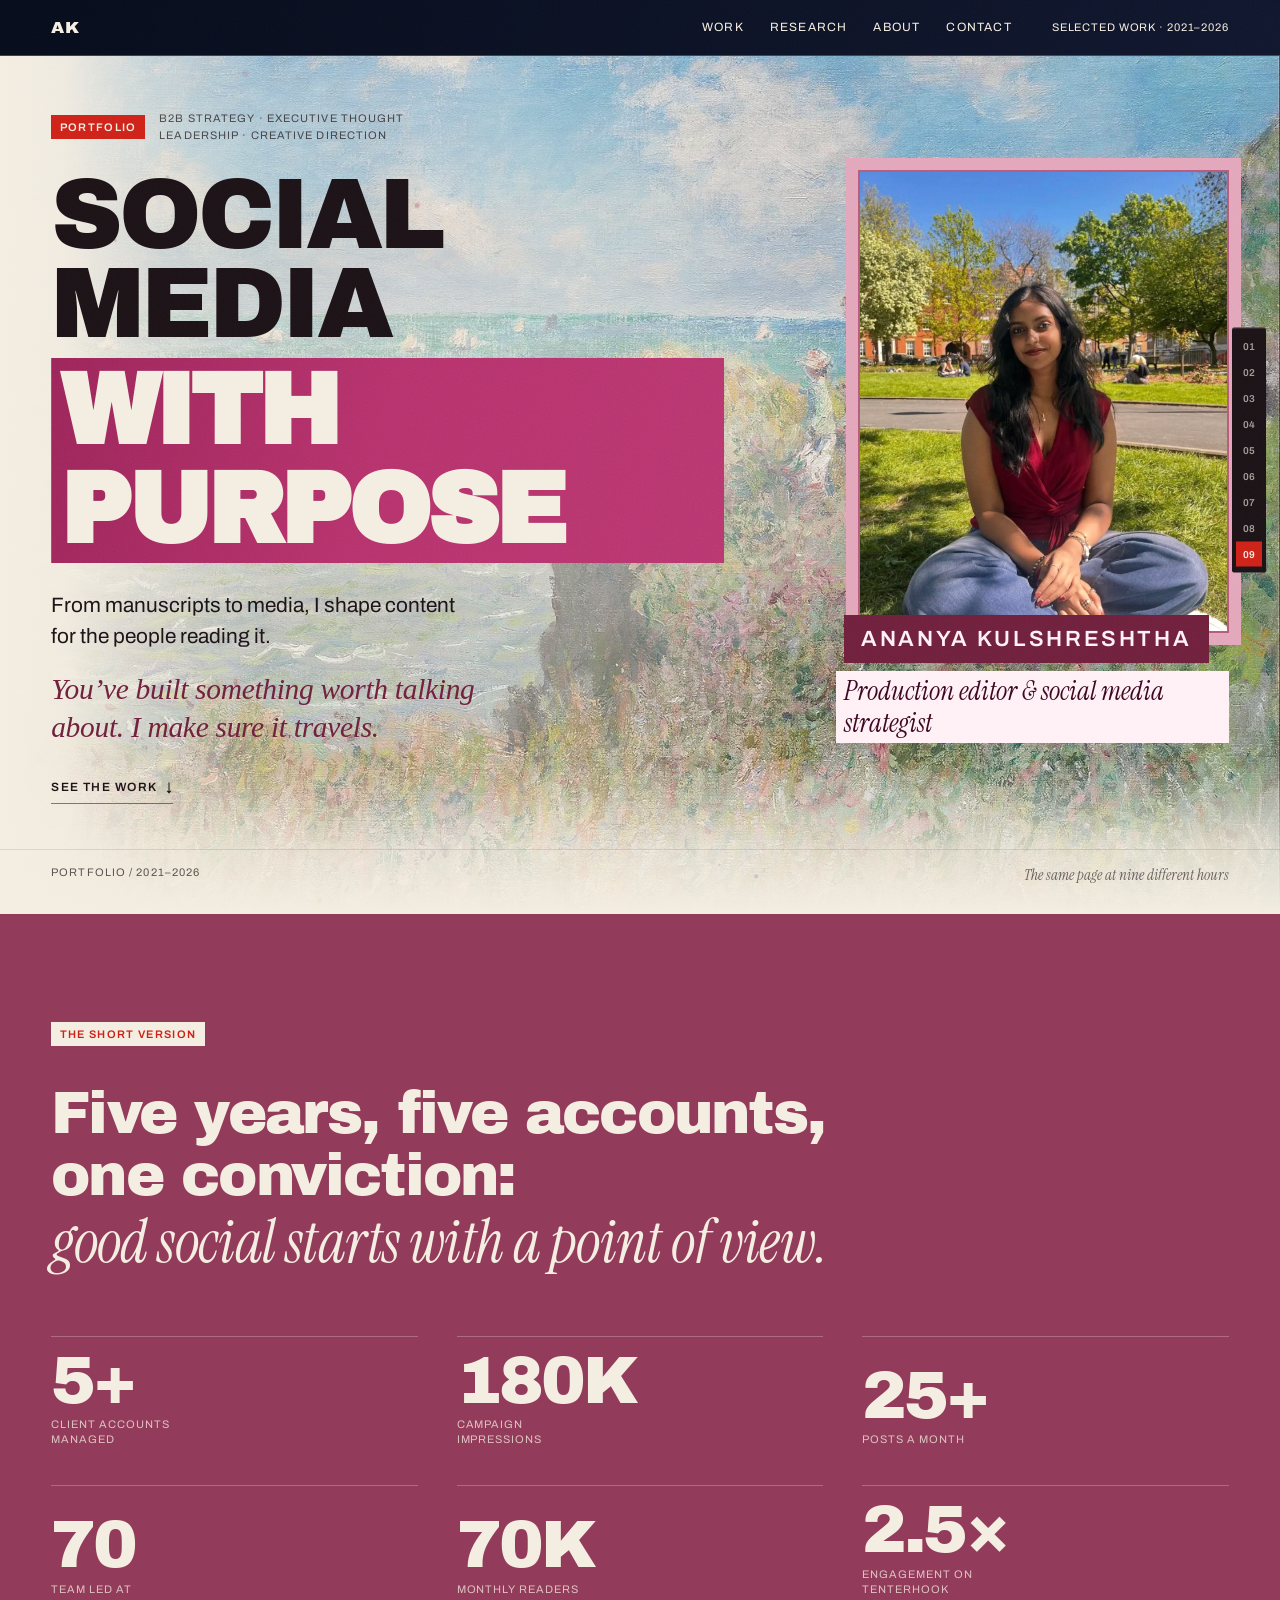
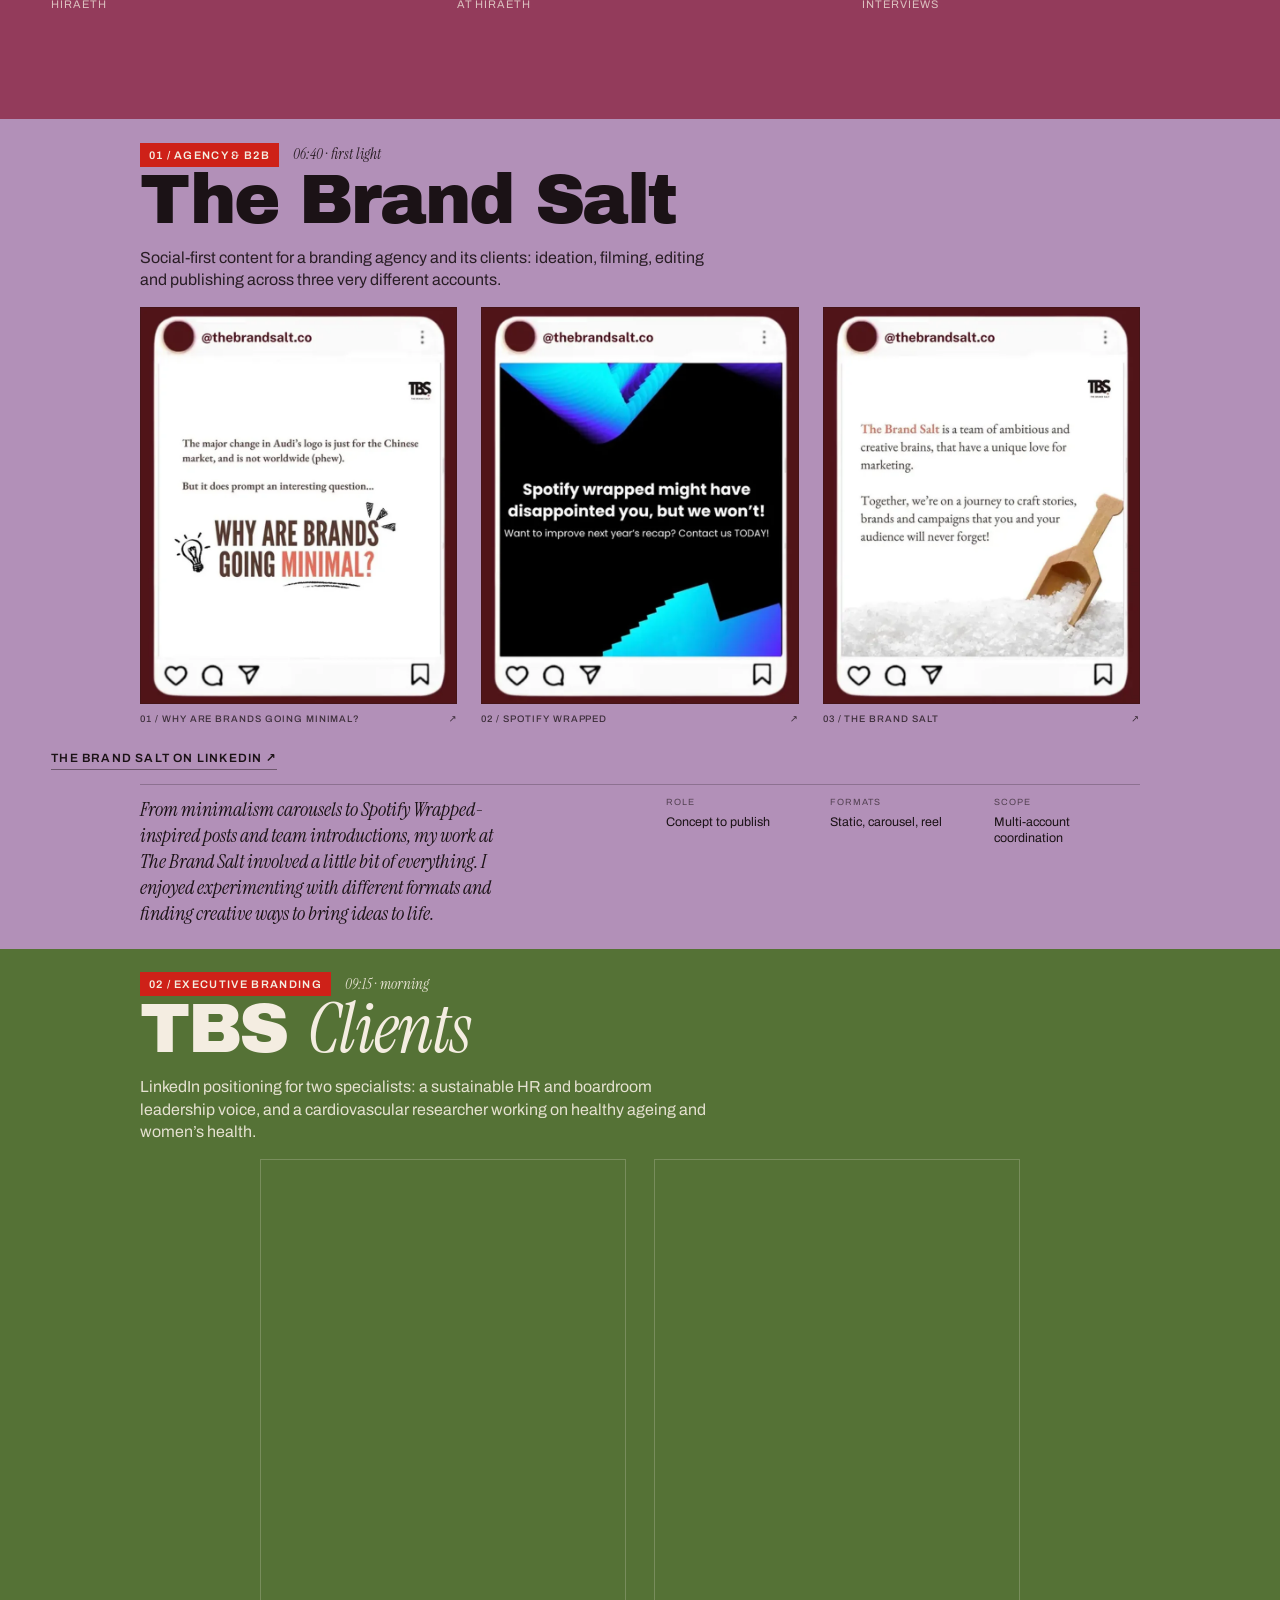
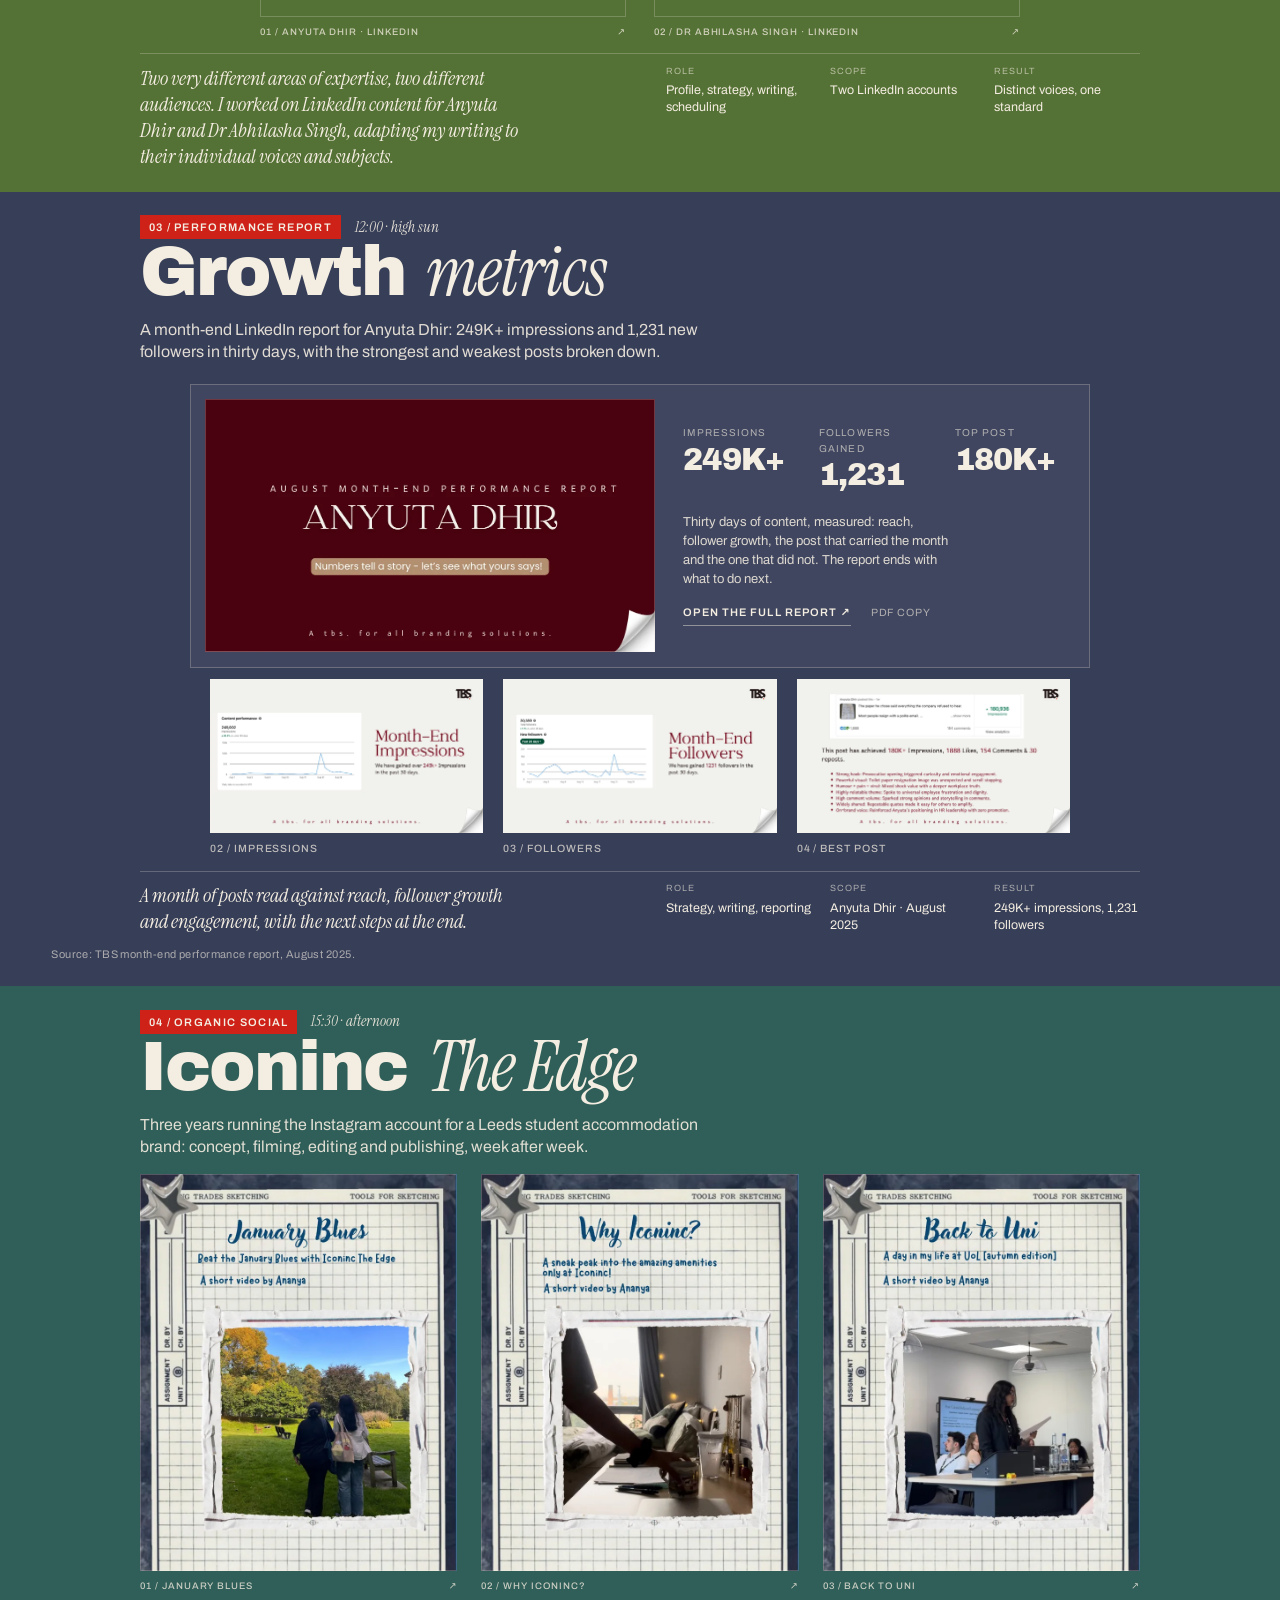
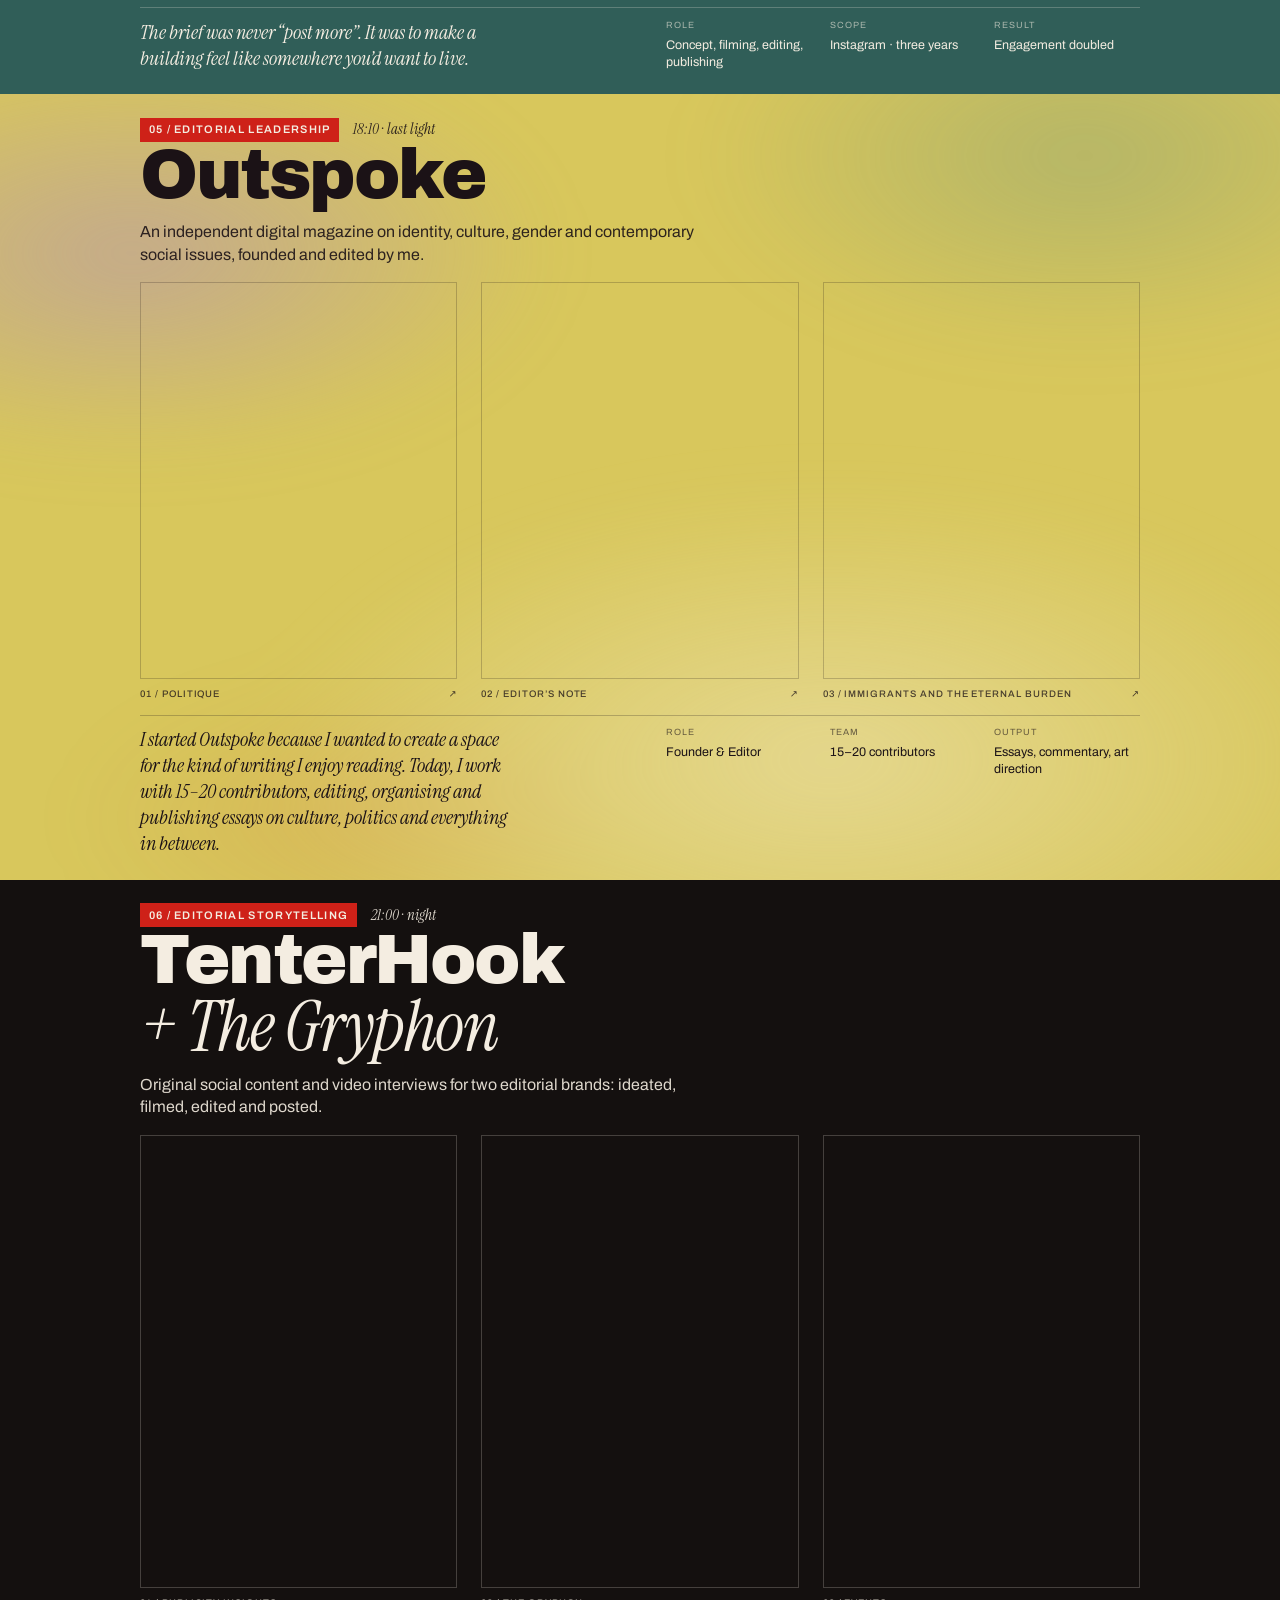
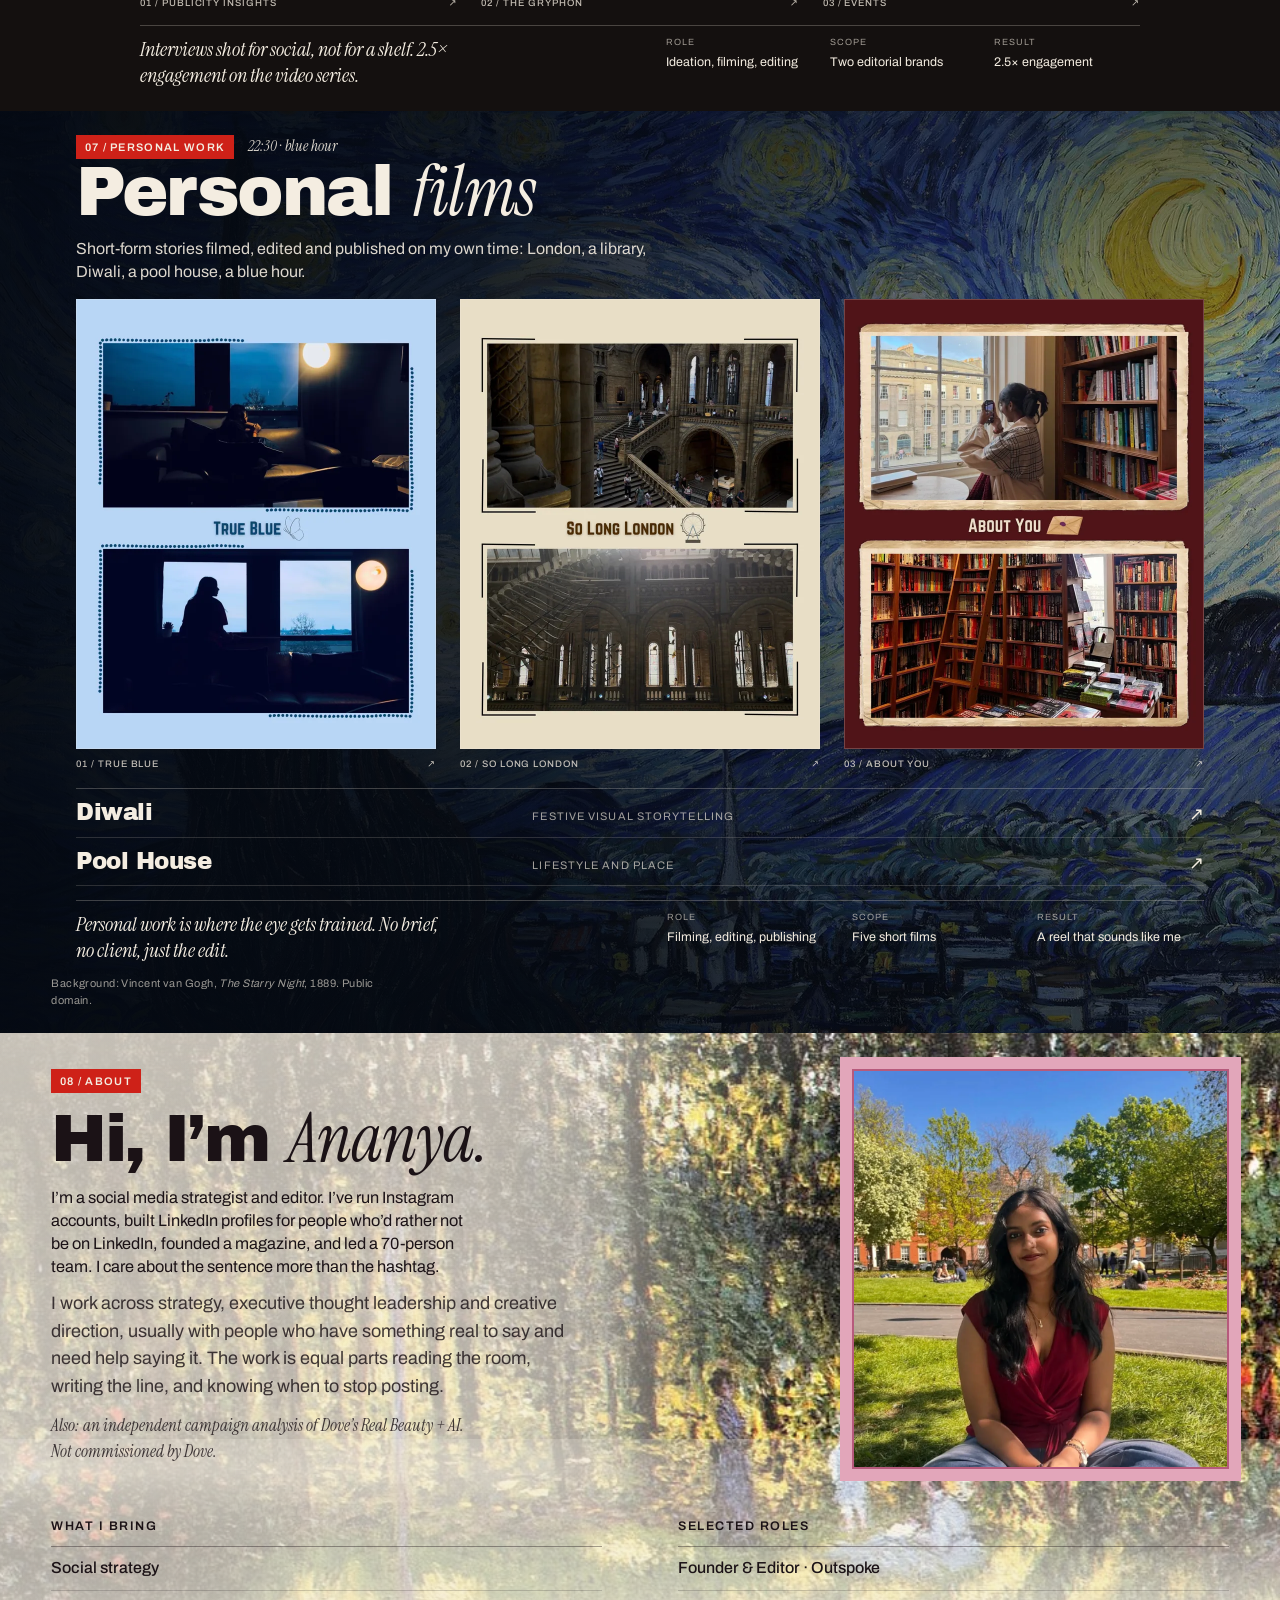
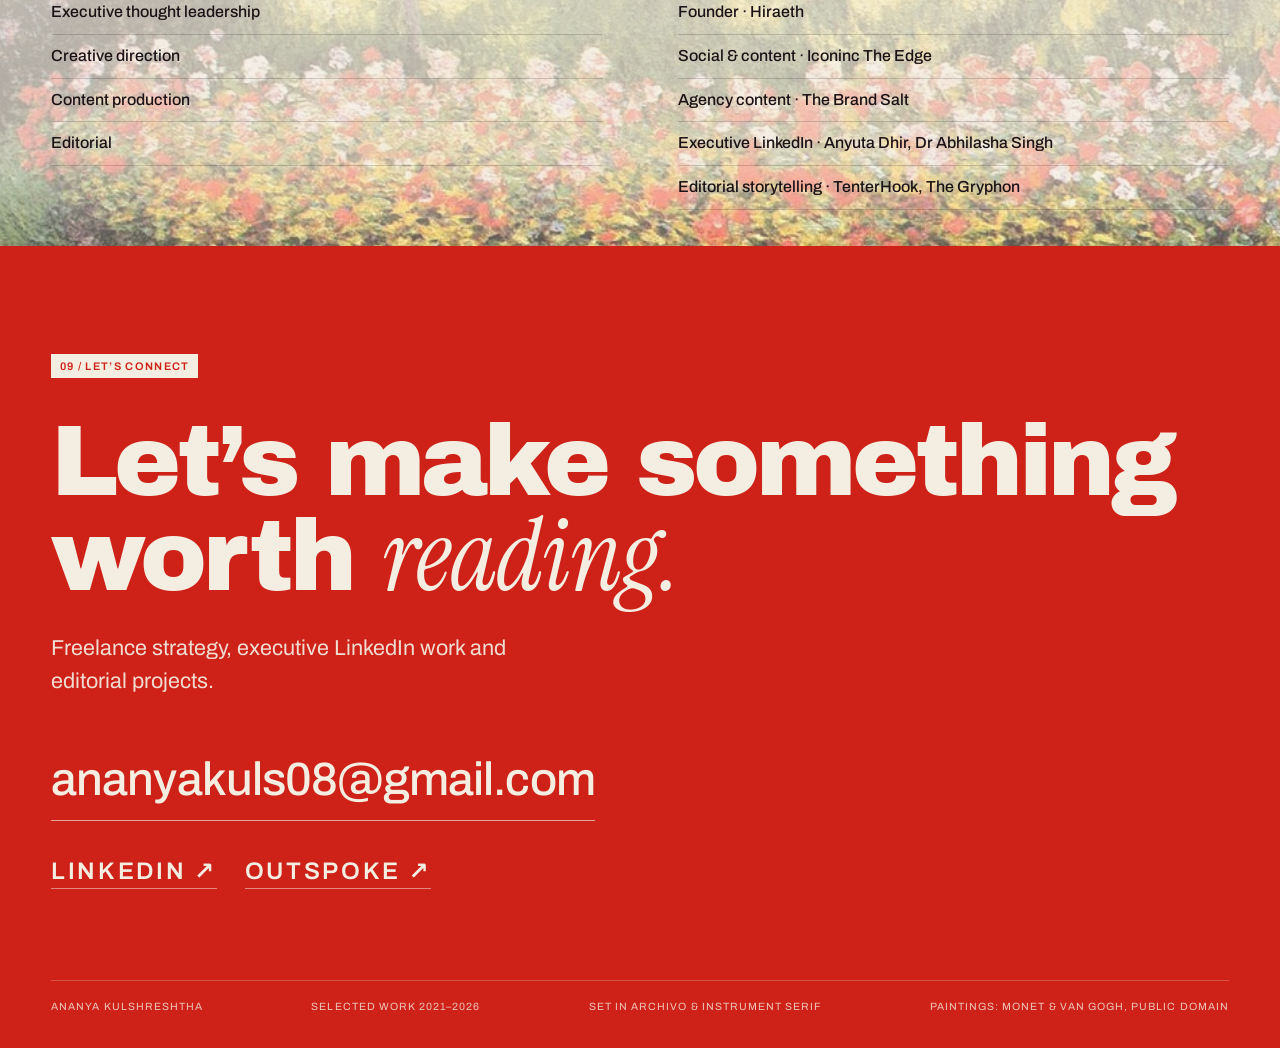
==== commit d641d69d: "Reorder chapters, finish research page, clean assets" ====
--- a/index.html
+++ b/index.html
@@ -3,14 +3,17 @@
 <head>
 <meta charset="utf-8">
 <meta name="viewport" content="width=device-width, initial-scale=1">
-<title>Ananya Kulshreshtha — Social Media with Purpose</title>
+<title>Ananya Kulshreshtha · Social Media with Purpose</title>
 <meta name="description" content="Social media strategy, executive thought leadership and creative direction. Selected work 2021–2026 by Ananya Kulshreshtha.">
 <meta name="theme-color" content="#F4EDE1">
 <meta property="og:type" content="website">
-<meta property="og:title" content="Ananya Kulshreshtha — Social Media with Purpose">
+<meta property="og:title" content="Ananya Kulshreshtha · Social Media with Purpose">
 <meta property="og:description" content="Social media strategy, executive thought leadership and creative direction. Selected work 2021–2026.">
-<meta property="og:image" content="assets/og.jpg">
+<meta property="og:url" content="https://ananyakuls.github.io/">
+<meta property="og:image" content="https://ananyakuls.github.io/assets/og.jpg">
+<meta name="twitter:image" content="https://ananyakuls.github.io/assets/og.jpg">
 <meta name="twitter:card" content="summary_large_image">
+<link rel="canonical" href="https://ananyakuls.github.io/">
 <link rel="icon" href="favicon.svg" type="image/svg+xml">
 <link rel="preload" href="assets/fonts/archivo-black-normal-400.woff2" as="font" type="font/woff2" crossorigin>
 <link rel="preload" href="assets/fonts/archivo-normal-400.woff2" as="font" type="font/woff2" crossorigin>
@@ -20,24 +23,26 @@
 </head>
 <body>
 
-<a class="skip" href="#work">Skip to selected work</a>
+<a class="skip" href="#brand-salt">Skip to selected work</a>
+<canvas class="skyworks" aria-hidden="true"></canvas>
 <div class="grain" aria-hidden="true"></div>
 
 <header class="topbar">
   <a class="topbar__mark" href="#top" aria-label="Ananya Kulshreshtha, back to top">AK</a>
   <nav class="topbar__nav" aria-label="Primary">
-    <a href="#work">Work</a>
+    <a href="#brand-salt">Work</a>
+    <a href="research.html">Research</a>
     <a href="#about">About</a>
     <a href="#contact">Contact</a>
   </nav>
-  <p class="topbar__meta">Selected work · 2021—2026</p>
+  <p class="topbar__meta">Selected work · 2021–2026</p>
 </header>
 
 <nav class="rail" aria-label="Section index">
-  <a href="#work" data-rail="iconinc" aria-label="Iconinc The Edge">01</a>
-  <a href="#brand-salt" data-rail="brand-salt" aria-label="The Brand Salt">02</a>
-  <a href="#anyuta" data-rail="anyuta" aria-label="Anyuta Dhir">03</a>
-  <a href="#abhilasha" data-rail="abhilasha" aria-label="Dr Abhilasha Singh">04</a>
+  <a href="#brand-salt" data-rail="brand-salt" aria-label="The Brand Salt">01</a>
+  <a href="#anyuta" data-rail="anyuta" aria-label="TBS Clients">02</a>
+  <a href="#abhilasha" data-rail="abhilasha" aria-label="Growth metrics">03</a>
+  <a href="#work" data-rail="iconinc" aria-label="Iconinc The Edge">04</a>
   <a href="#outspoke" data-rail="outspoke" aria-label="Outspoke">05</a>
   <a href="#tenterhook" data-rail="tenterhook" aria-label="TenterHook and The Gryphon">06</a>
   <a href="#films" data-rail="films" aria-label="Personal films">07</a>
@@ -47,7 +52,7 @@
 
 <main id="top">
 
-  <!-- 01 — HERO -->
+  <!-- 01 / HERO -->
   <section class="hero field--cream" aria-labelledby="hero-title">
     <canvas class="weather" data-weather="motes" aria-hidden="true"></canvas>
     <img class="hero-art" src="assets/img/monet-cliff-1600.webp" srcset="assets/img/monet-cliff-1200.webp 1200w, assets/img/monet-cliff-1600.webp 1600w" sizes="100vw" alt="" fetchpriority="low" decoding="async">
@@ -58,26 +63,26 @@
           <span class="kicker__text">B2B strategy · Executive thought leadership · Creative direction</span>
         </p>
         <h1 id="hero-title" class="hero__title">Social media<br><span class="bar bar--xl">with purpose</span></h1>
-        <p class="hero__lede">I write the words, build the profiles and make the posts that help serious people sound like themselves online.</p>
+        <p class="hero__lede">From manuscripts to media, I shape content for the people reading it.</p>
         <p class="hero__note serif">You’ve built something worth talking about. I make sure it travels.</p>
-        <a class="hero__cta" href="#work">See the work <span aria-hidden="true">↓</span></a>
+        <a class="hero__cta" href="#brand-salt">See the work <span aria-hidden="true">↓</span></a>
       </div>
 
       <figure class="hero__portrait reveal">
         <img src="assets/img/portrait.webp" width="1081" height="1544" alt="Ananya Kulshreshtha seated on grass in a park, wearing a burgundy top and blue jeans." fetchpriority="high" decoding="async">
         <figcaption>
           <span class="bar">Ananya Kulshreshtha</span>
-          <span class="serif">Social media strategist &amp; editor</span>
+          <span class="serif">Production editor &amp; social media strategist</span>
         </figcaption>
       </figure>
     </div>
     <div class="wrap hero__foot">
-      <span>Portfolio / 2021—2026</span>
+      <span>Portfolio / 2021–2026</span>
       <span class="serif">The same page at nine different hours</span>
     </div>
   </section>
 
-  <!-- 02 — PROOF -->
+  <!-- 02 / PROOF -->
   <section class="proof field--berry" aria-labelledby="proof-title">
     <canvas class="weather" data-weather="motes" aria-hidden="true"></canvas>
     <div class="wrap">
@@ -94,81 +99,36 @@
     </div>
   </section>
 
-  <!-- 03 — ICONINC -->
-  <section id="work" class="chapter field--teal" aria-labelledby="iconinc-title" data-section="iconinc">
-    <canvas class="weather" data-weather="hearts" aria-hidden="true"></canvas>
-    <div class="wrap">
-      <header class="chapter__head">
-        <p class="kicker">
-          <span class="bar">01 / Organic social</span>
-          <span class="hour serif">06:40 — first light</span>
-        </p>
-        <h2 id="iconinc-title" class="display">Iconinc <em>The Edge</em></h2>
-        <p class="chapter__lede">Two years running the Instagram account for a Leeds student accommodation brand — concept, filming, editing and publishing, week after week.</p>
-      </header>
-
-      <div class="artifacts">
-        <figure class="artifact reveal">
-          <a href="https://www.instagram.com/reels/DGSzlWEsSOB/" target="_blank" rel="noopener">
-            <img src="assets/img/iconinc-1.webp" width="1400" height="1150" alt="Iconinc Instagram reel showing a student’s desk, with comments underneath." decoding="async">
-            <figcaption><span>01 / Original reel</span><span class="artifact__arrow" aria-hidden="true">↗</span></figcaption>
-          </a>
-        </figure>
-        <figure class="artifact reveal">
-          <a href="https://www.instagram.com/p/CnfF4uRoWCs/" target="_blank" rel="noopener">
-            <img src="assets/img/iconinc-2.webp" width="1400" height="1203" alt="Iconinc Instagram post of a student reading by a window, with comments underneath." decoding="async">
-            <figcaption><span>02 / Instagram post</span><span class="artifact__arrow" aria-hidden="true">↗</span></figcaption>
-          </a>
-        </figure>
-        <figure class="artifact reveal">
-          <a href="https://www.instagram.com/p/Cj_BC-TD55p/" target="_blank" rel="noopener">
-            <img src="assets/img/iconinc-3.webp" width="1307" height="1182" alt="Iconinc Instagram reel of a student writing notes in a lecture hall." decoding="async">
-            <figcaption><span>03 / Instagram post</span><span class="artifact__arrow" aria-hidden="true">↗</span></figcaption>
-          </a>
-        </figure>
-      </div>
-
-      <div class="chapter__foot">
-        <p class="chapter__note serif">The brief was never “post more”. It was to make a building feel like somewhere you’d want to live.</p>
-        <dl class="facts">
-          <div><dt>Role</dt><dd>Concept, filming, editing, publishing</dd></div>
-          <div><dt>Scope</dt><dd>Instagram · roughly two years</dd></div>
-          <div><dt>Result</dt><dd>Engagement doubled</dd></div>
-        </dl>
-      </div>
-    </div>
-  </section>
-
-  <!-- 04 — BRAND SALT -->
+  <!-- 01 / BRAND SALT -->
   <section id="brand-salt" class="chapter field--lavender" aria-labelledby="brand-title" data-section="brand-salt">
     <canvas class="weather" data-weather="snow" aria-hidden="true"></canvas>
     <div class="wrap">
       <header class="chapter__head">
         <p class="kicker">
-          <span class="bar">02 / Agency &amp; B2B</span>
-          <span class="hour serif">09:15 — morning</span>
+          <span class="bar">01 / Agency &amp; B2B</span>
+          <span class="chapter__hour serif">06:40 · first light</span>
         </p>
         <h2 id="brand-title" class="display">The Brand Salt</h2>
-        <p class="chapter__lede">Social-first content for a branding agency and its clients — ideation, filming, editing and publishing across three very different accounts.</p>
+        <p class="chapter__lede">Social-first content for a branding agency and its clients: ideation, filming, editing and publishing across three very different accounts.</p>
       </header>
 
       <div class="artifacts">
         <figure class="artifact reveal">
           <a href="https://www.instagram.com/p/DC_SaqoJg5x/?img_index=1" target="_blank" rel="noopener">
-            <img src="assets/img/brand-1.webp" width="1400" height="934" alt="The Brand Salt Instagram post reading ‘Minimalism is the new norm.’" decoding="async">
-            <figcaption><span>01 / Static post</span><span class="artifact__arrow" aria-hidden="true">↗</span></figcaption>
-          </a>
-        </figure>
-        <figure class="artifact reveal">
-          <a href="https://www.instagram.com/p/DDNIPIdISow/?img_index=1" target="_blank" rel="noopener">
-            <img src="assets/img/brand-2.webp" width="1400" height="894" alt="The Brand Salt reel cover reading ‘Hi, Branding Freak!’" decoding="async">
-            <figcaption><span>02 / Reel</span><span class="artifact__arrow" aria-hidden="true">↗</span></figcaption>
-          </a>
-        </figure>
-        <figure class="artifact reveal">
-          <a href="https://www.instagram.com/p/DFsJZfhvF5x/" target="_blank" rel="noopener">
-            <img src="assets/img/brand-3.webp" width="1307" height="1047" alt="The Brand Salt reel still with a SpaceX rocket and Instagram comments." decoding="async">
-            <figcaption><span>03 / Reel</span><span class="artifact__arrow" aria-hidden="true">↗</span></figcaption>
+            <img src="assets/img/brand-minimal-zoom.webp" width="720" height="900" alt="The Brand Salt Instagram post asking ‘Why are brands going minimal?’ over a stripped-back type layout." decoding="async">
+            <figcaption><span>01 / Why are brands going minimal?</span><span class="artifact__arrow" aria-hidden="true">↗</span></figcaption>
+          </a>
+        </figure>
+        <figure class="artifact reveal">
+          <a href="https://www.instagram.com/thebrandsalt.co/" target="_blank" rel="noopener">
+            <img src="assets/img/brand-spotify-zoom.webp" width="720" height="900" alt="The Brand Salt Instagram post reading ‘Spotify Wrapped might have disappointed you, but we won’t’." decoding="async">
+            <figcaption><span>02 / Spotify Wrapped</span><span class="artifact__arrow" aria-hidden="true">↗</span></figcaption>
+          </a>
+        </figure>
+        <figure class="artifact reveal">
+          <a href="https://www.linkedin.com/company/the-brand-salt/posts/" target="_blank" rel="noopener">
+            <img src="assets/img/brand-team-zoom.webp" width="720" height="900" alt="The Brand Salt Instagram post introducing the team over a cream background and a salt shaker illustration." decoding="async">
+            <figcaption><span>03 / The Brand Salt</span><span class="artifact__arrow" aria-hidden="true">↗</span></figcaption>
           </a>
         </figure>
       </div>
@@ -176,7 +136,7 @@
       <p class="chapter__link"><a href="https://www.linkedin.com/company/the-brand-salt/posts/" target="_blank" rel="noopener">The Brand Salt on LinkedIn <span aria-hidden="true">↗</span></a></p>
 
       <div class="chapter__foot">
-        <p class="chapter__note serif">Agency work teaches range. A carousel on minimalism, a reel on rebrands, a founder’s post — same week, same voice.</p>
+        <p class="chapter__note serif">From minimalism carousels to Spotify Wrapped-inspired posts and team introductions, my work at The Brand Salt involved a little bit of everything. I enjoyed experimenting with different formats and finding creative ways to bring ideas to life.</p>
         <dl class="facts">
           <div><dt>Role</dt><dd>Concept to publish</dd></div>
           <div><dt>Formats</dt><dd>Static, carousel, reel</dd></div>
@@ -186,133 +146,182 @@
     </div>
   </section>
 
-  <!-- 05 — ANYUTA -->
+  <!-- 02 / TBS CLIENTS -->
   <section id="anyuta" class="chapter field--moss" aria-labelledby="anyuta-title" data-section="anyuta">
     <canvas class="weather" data-weather="motes" aria-hidden="true"></canvas>
     <div class="wrap">
       <header class="chapter__head">
         <p class="kicker">
-          <span class="bar">03 / Executive branding</span>
-          <span class="hour serif">12:00 — high sun</span>
-        </p>
-        <h2 id="anyuta-title" class="display">Anyuta Dhir</h2>
-        <p class="chapter__lede">End-to-end LinkedIn positioning for a sustainable HR and boardroom leadership professional.</p>
-      </header>
-
-      <div class="artifacts">
+          <span class="bar">02 / Executive branding</span>
+          <span class="chapter__hour serif">09:15 · morning</span>
+        </p>
+        <h2 id="anyuta-title" class="display">TBS <em>Clients</em></h2>
+        <p class="chapter__lede">LinkedIn positioning for two specialists: a sustainable HR and boardroom leadership voice, and a cardiovascular researcher working on healthy ageing and women’s health.</p>
+      </header>
+
+      <div class="artifacts artifacts--two">
         <figure class="artifact reveal">
           <a href="https://www.linkedin.com/in/anyutadhir/" target="_blank" rel="noopener">
-            <img src="assets/img/anyuta-1.webp" width="1170" height="1715" alt="LinkedIn comment from Anyuta Dhir about hiring people for character, not just credentials." decoding="async">
-            <figcaption><span>01 / Profile makeover</span><span class="artifact__arrow" aria-hidden="true">↗</span></figcaption>
-          </a>
-        </figure>
-        <figure class="artifact reveal">
-          <a href="https://www.linkedin.com/in/anyutadhir/" target="_blank" rel="noopener">
-            <img src="assets/img/anyuta-2.webp" width="1170" height="1848" alt="Anyuta Dhir holding a sign reading ‘Sustainable HR Advocate’." decoding="async">
-            <figcaption><span>02 / Content sample</span><span class="artifact__arrow" aria-hidden="true">↗</span></figcaption>
-          </a>
-        </figure>
-        <figure class="artifact reveal">
-          <a href="https://www.linkedin.com/in/anyutadhir/" target="_blank" rel="noopener">
-            <img src="assets/img/anyuta-3.webp" width="1170" height="1710" alt="Video still of a boy cooking, captioned ‘Anyuta can see … before you hire’." decoding="async">
-            <figcaption><span>03 / Video still</span><span class="artifact__arrow" aria-hidden="true">↗</span></figcaption>
-          </a>
-        </figure>
-      </div>
-
-      <div class="chapter__foot">
-        <p class="chapter__note serif">A profile is an argument. Banner, headline, About — then a publishing rhythm that keeps it true.</p>
+            <img loading="lazy" src="assets/img/client-anyuta.webp" width="720" height="900" alt="LinkedIn profile card for Anyuta Dhir outlining thought leadership, profile optimisation, content calendar and voice." decoding="async">
+            <figcaption><span>01 / Anyuta Dhir · LinkedIn</span><span class="artifact__arrow" aria-hidden="true">↗</span></figcaption>
+          </a>
+        </figure>
+        <figure class="artifact reveal">
+          <a href="https://www.linkedin.com/in/dr-abhilasha-singh-89438737/" target="_blank" rel="noopener">
+            <img loading="lazy" src="assets/img/client-abhilasha.webp" width="720" height="900" alt="LinkedIn profile card for Dr Abhilasha Singh outlining personal branding, profile optimisation, content strategy and visual branding." decoding="async">
+            <figcaption><span>02 / Dr Abhilasha Singh · LinkedIn</span><span class="artifact__arrow" aria-hidden="true">↗</span></figcaption>
+          </a>
+        </figure>
+      </div>
+
+      <div class="chapter__foot">
+        <p class="chapter__note serif">Two very different areas of expertise, two different audiences. I worked on LinkedIn content for Anyuta Dhir and Dr Abhilasha Singh, adapting my writing to their individual voices and subjects.</p>
         <dl class="facts">
           <div><dt>Role</dt><dd>Profile, strategy, writing, scheduling</dd></div>
-          <div><dt>Scope</dt><dd>LinkedIn</dd></div>
-          <div><dt>Result</dt><dd>A profile that sounds like her</dd></div>
-        </dl>
-      </div>
-    </div>
-  </section>
-
-  <!-- 06 — ABHILASHA -->
+          <div><dt>Scope</dt><dd>Two LinkedIn accounts</dd></div>
+          <div><dt>Result</dt><dd>Distinct voices, one standard</dd></div>
+        </dl>
+      </div>
+    </div>
+  </section>
+
+  <!-- 03 / GROWTH METRICS -->
   <section id="abhilasha" class="chapter field--navy" aria-labelledby="abhilasha-title" data-section="abhilasha">
     <canvas class="weather" data-weather="cells" aria-hidden="true"></canvas>
     <div class="wrap">
       <header class="chapter__head">
         <p class="kicker">
-          <span class="bar">04 / Thought leadership</span>
-          <span class="hour serif">15:30 — afternoon</span>
-        </p>
-        <h2 id="abhilasha-title" class="display">Dr Abhilasha Singh</h2>
-        <p class="chapter__lede">LinkedIn communications for a cardiovascular researcher working on healthy ageing and women’s health.</p>
+          <span class="bar">03 / Performance report</span>
+          <span class="chapter__hour serif">12:00 · high sun</span>
+        </p>
+        <h2 id="abhilasha-title" class="display">Growth <em>metrics</em></h2>
+        <p class="chapter__lede">A month-end LinkedIn report for Anyuta Dhir: 249K+ impressions and 1,231 new followers in thirty days, with the strongest and weakest posts broken down.</p>
+      </header>
+
+      <div class="report">
+        <a class="report__cover" href="https://drive.google.com/file/d/15guTTSwlLxqyUFQHSxVgzv5gFgfzx2Rn/view?usp=sharing" target="_blank" rel="noopener">
+          <img src="assets/img/report-cover.webp" width="1100" height="619" alt="Cover of the August 2025 month-end performance report for Anyuta Dhir." loading="lazy" decoding="async">
+        </a>
+        <div class="report__body">
+          <dl class="report__stats">
+            <div><dt>Impressions</dt><dd>249K+</dd></div>
+            <div><dt>Followers gained</dt><dd>1,231</dd></div>
+            <div><dt>Top post</dt><dd>180K+</dd></div>
+          </dl>
+          <p>Thirty days of content, measured: reach, follower growth, the post that carried the month and the one that did not. The report ends with what to do next.</p>
+          <a class="report__cta" href="https://drive.google.com/file/d/15guTTSwlLxqyUFQHSxVgzv5gFgfzx2Rn/view?usp=sharing" target="_blank" rel="noopener">Open the full report <span aria-hidden="true">↗</span></a>
+          <a class="report__local" href="assets/reports/anyuta-dhir-august-2025.pdf" target="_blank" rel="noopener">PDF copy</a>
+        </div>
+      </div>
+
+      <div class="report__pages">
+        <a href="https://drive.google.com/file/d/15guTTSwlLxqyUFQHSxVgzv5gFgfzx2Rn/view?usp=sharing" target="_blank" rel="noopener">
+          <img src="assets/img/report-impressions.webp" width="1100" height="619" alt="Report page showing 249K+ month-end impressions and a thirty-day trend line." loading="lazy" decoding="async">
+          <span>02 / Impressions</span>
+        </a>
+        <a href="https://drive.google.com/file/d/15guTTSwlLxqyUFQHSxVgzv5gFgfzx2Rn/view?usp=sharing" target="_blank" rel="noopener">
+          <img src="assets/img/report-followers.webp" width="1100" height="619" alt="Report page showing 1,231 followers gained and a thirty-day trend line." loading="lazy" decoding="async">
+          <span>03 / Followers</span>
+        </a>
+        <a href="https://drive.google.com/file/d/15guTTSwlLxqyUFQHSxVgzv5gFgfzx2Rn/view?usp=sharing" target="_blank" rel="noopener">
+          <img src="assets/img/report-best-post.webp" width="1100" height="619" alt="Report page analysing the best-performing post of the fortnight, with 180K+ impressions and 1,888 likes." loading="lazy" decoding="async">
+          <span>04 / Best post</span>
+        </a>
+      </div>
+
+      <div class="chapter__foot">
+        <p class="chapter__note serif">A month of posts read against reach, follower growth and engagement, with the next steps at the end.</p>
+        <dl class="facts">
+          <div><dt>Role</dt><dd>Strategy, writing, reporting</dd></div>
+          <div><dt>Scope</dt><dd>Anyuta Dhir · August 2025</dd></div>
+          <div><dt>Result</dt><dd>249K+ impressions, 1,231 followers</dd></div>
+        </dl>
+      </div>
+      <p class="fineprint">Source: TBS month-end performance report, August 2025.</p>
+    </div>
+  </section>
+
+  <!-- 04 / ICONINC -->
+  <section id="work" class="chapter field--teal" aria-labelledby="iconinc-title" data-section="iconinc">
+    <canvas class="weather" data-weather="hearts" aria-hidden="true"></canvas>
+    <div class="wrap">
+      <header class="chapter__head">
+        <p class="kicker">
+          <span class="bar">04 / Organic social</span>
+          <span class="chapter__hour serif">15:30 · afternoon</span>
+        </p>
+        <h2 id="iconinc-title" class="display">Iconinc <em>The Edge</em></h2>
+        <p class="chapter__lede">Three years running the Instagram account for a Leeds student accommodation brand: concept, filming, editing and publishing, week after week.</p>
       </header>
 
       <div class="artifacts">
         <figure class="artifact reveal">
-          <a href="https://www.linkedin.com/in/dr-abhilasha-singh-89438737/" target="_blank" rel="noopener">
-            <img src="assets/img/abhilasha-1.webp" width="1170" height="1821" alt="LinkedIn post graphic listing the silent symptoms of a heart attack in women." decoding="async">
-            <figcaption><span>01 / Silent symptoms</span><span class="artifact__arrow" aria-hidden="true">↗</span></figcaption>
-          </a>
-        </figure>
-        <figure class="artifact reveal">
-          <a href="https://www.linkedin.com/in/dr-abhilasha-singh-89438737/" target="_blank" rel="noopener">
-            <img src="assets/img/abhilasha-2.webp" width="1170" height="1840" alt="LinkedIn post graphic comparing women’s and men’s cardiovascular risk." decoding="async">
-            <figcaption><span>02 / Women’s risk</span><span class="artifact__arrow" aria-hidden="true">↗</span></figcaption>
-          </a>
-        </figure>
-        <figure class="artifact reveal">
-          <a href="https://www.linkedin.com/in/dr-abhilasha-singh-89438737/" target="_blank" rel="noopener">
-            <img src="assets/img/abhilasha-3.webp" width="1170" height="1811" alt="LinkedIn post graphic asking ‘Did you know we have a second heart?’" decoding="async">
-            <figcaption><span>03 / The second heart</span><span class="artifact__arrow" aria-hidden="true">↗</span></figcaption>
-          </a>
-        </figure>
-      </div>
-
-      <div class="chapter__foot">
-        <p class="chapter__note serif">The subject is complex. The writing can’t be. Three posts that make the science land.</p>
-        <dl class="facts">
-          <div><dt>Role</dt><dd>Writing and scheduling</dd></div>
-          <div><dt>Scope</dt><dd>LinkedIn</dd></div>
-          <div><dt>Result</dt><dd>Specialist research, audience-first</dd></div>
-        </dl>
-      </div>
-      <p class="fineprint">Posts shown as published. Infographic design not claimed.</p>
-    </div>
-  </section>
-
-  <!-- 07 — OUTSPOKE -->
+          <a href="https://www.instagram.com/p/CnfF4uRoWCs/" target="_blank" rel="noopener">
+            <img loading="lazy" src="assets/img/iconinc-january.webp" width="720" height="900" alt="Iconinc reel cover: two students walking through a park, captioned ‘Beat the January Blues with Iconinc’." decoding="async">
+            <figcaption><span>01 / January Blues</span><span class="artifact__arrow" aria-hidden="true">↗</span></figcaption>
+          </a>
+        </figure>
+        <figure class="artifact reveal">
+          <a href="https://www.instagram.com/reels/DGSzlWEsSOB/" target="_blank" rel="noopener">
+            <img loading="lazy" src="assets/img/iconinc-why.webp" width="720" height="900" alt="Iconinc reel cover: a student at a desk in a bright room, captioned ‘Why Iconinc?’." decoding="async">
+            <figcaption><span>02 / Why Iconinc?</span><span class="artifact__arrow" aria-hidden="true">↗</span></figcaption>
+          </a>
+        </figure>
+        <figure class="artifact reveal">
+          <a href="https://www.instagram.com/p/Cj_BC-TD55p/" target="_blank" rel="noopener">
+            <img loading="lazy" src="assets/img/iconinc-uni.webp" width="720" height="900" alt="Iconinc reel cover: a student walking through a university building, captioned ‘Back to Uni: a day in my life at UoL’." decoding="async">
+            <figcaption><span>03 / Back to Uni</span><span class="artifact__arrow" aria-hidden="true">↗</span></figcaption>
+          </a>
+        </figure>
+      </div>
+
+      <div class="chapter__foot">
+        <p class="chapter__note serif">The brief was never “post more”. It was to make a building feel like somewhere you’d want to live.</p>
+        <dl class="facts">
+          <div><dt>Role</dt><dd>Concept, filming, editing, publishing</dd></div>
+          <div><dt>Scope</dt><dd>Instagram · three years</dd></div>
+          <div><dt>Result</dt><dd>Engagement doubled</dd></div>
+        </dl>
+      </div>
+    </div>
+  </section>
+
+  <!-- 05 / OUTSPOKE -->
   <section id="outspoke" class="chapter field--mustard" aria-labelledby="outspoke-title" data-section="outspoke">
     <canvas class="weather" data-weather="petals" aria-hidden="true"></canvas>
     <div class="wrap">
       <header class="chapter__head">
         <p class="kicker">
           <span class="bar">05 / Editorial leadership</span>
-          <span class="hour serif">18:10 — last light</span>
+          <span class="chapter__hour serif">18:10 · last light</span>
         </p>
         <h2 id="outspoke-title" class="display">Outspoke</h2>
-        <p class="chapter__lede">An independent digital magazine on identity, culture, gender and contemporary social issues — founded and edited by me.</p>
+        <p class="chapter__lede">An independent digital magazine on identity, culture, gender and contemporary social issues, founded and edited by me.</p>
       </header>
 
       <div class="artifacts">
         <figure class="artifact reveal">
-          <a href="https://outspokemag.substack.com/" target="_blank" rel="noopener">
-            <img src="assets/img/outspoke-1.webp" width="1400" height="1086" alt="Outspoke homepage with the headline ‘Immigrants and the Eternal Burden’." decoding="async">
-            <figcaption><span>01 / Publication homepage</span><span class="artifact__arrow" aria-hidden="true">↗</span></figcaption>
-          </a>
-        </figure>
-        <figure class="artifact reveal">
           <a href="https://outspokemag.substack.com/p/outspoke-editors-note-2e6" target="_blank" rel="noopener">
-            <img src="assets/img/outspoke-2.webp" width="1210" height="1776" alt="Outspoke Editor’s Note cover for the Hollow Idols issue." decoding="async">
+            <img loading="lazy" src="assets/img/outspoke-politique.webp" width="720" height="900" alt="Outspoke cover for Issue 02: Politique, in red and black." decoding="async">
+            <figcaption><span>01 / Politique</span><span class="artifact__arrow" aria-hidden="true">↗</span></figcaption>
+          </a>
+        </figure>
+        <figure class="artifact reveal">
+          <a href="https://outspokemag.substack.com/p/outspoke-editors-note-2e6" target="_blank" rel="noopener">
+            <img loading="lazy" src="assets/img/outspoke-posts.webp" width="720" height="900" alt="Outspoke editor’s note open in the Substack editor, headed ‘The Different Versions We Become in Different Rooms’." decoding="async">
             <figcaption><span>02 / Editor’s note</span><span class="artifact__arrow" aria-hidden="true">↗</span></figcaption>
           </a>
         </figure>
         <figure class="artifact reveal">
-          <a href="https://outspokemag.substack.com/archive" target="_blank" rel="noopener">
-            <img src="assets/img/outspoke-3.webp" width="1400" height="1748" alt="Outspoke archive page listing published essays and issues." decoding="async">
-            <figcaption><span>03 / Archive</span><span class="artifact__arrow" aria-hidden="true">↗</span></figcaption>
-          </a>
-        </figure>
-      </div>
-
-      <div class="chapter__foot">
-        <p class="chapter__note serif">15–20 contributors, one editorial standard. Essays, commentary and a publishing workflow that held.</p>
+          <a href="https://outspokemag.substack.com/p/immigrants-and-the-eternal-burden" target="_blank" rel="noopener">
+            <img loading="lazy" src="assets/img/outspoke-immigrants.webp" width="720" height="900" alt="Outspoke cover for ‘Immigrants and the Eternal Burden’, with raised fists in red and black." decoding="async">
+            <figcaption><span>03 / Immigrants and the Eternal Burden</span><span class="artifact__arrow" aria-hidden="true">↗</span></figcaption>
+          </a>
+        </figure>
+      </div>
+
+      <div class="chapter__foot">
+        <p class="chapter__note serif">I started Outspoke because I wanted to create a space for the kind of writing I enjoy reading. Today, I work with 15–20 contributors, editing, organising and publishing essays on culture, politics and everything in between.</p>
         <dl class="facts">
           <div><dt>Role</dt><dd>Founder &amp; Editor</dd></div>
           <div><dt>Team</dt><dd>15–20 contributors</dd></div>
@@ -322,36 +331,36 @@
     </div>
   </section>
 
-  <!-- 08 — TENTERHOOK -->
+  <!-- 06 / TENTERHOOK -->
   <section id="tenterhook" class="chapter field--night" aria-labelledby="tenterhook-title" data-section="tenterhook">
     <canvas class="weather" data-weather="hearts" aria-hidden="true"></canvas>
     <div class="wrap">
       <header class="chapter__head">
         <p class="kicker">
           <span class="bar">06 / Editorial storytelling</span>
-          <span class="hour serif">21:00 — night</span>
+          <span class="chapter__hour serif">21:00 · night</span>
         </p>
         <h2 id="tenterhook-title" class="display">TenterHook<br><em>+ The Gryphon</em></h2>
-        <p class="chapter__lede">Original social content and video interviews for two editorial brands — ideated, filmed, edited and posted.</p>
+        <p class="chapter__lede">Original social content and video interviews for two editorial brands: ideated, filmed, edited and posted.</p>
       </header>
 
       <div class="artifacts">
-        <figure class="artifact artifact--center reveal">
+        <figure class="artifact reveal">
+          <a href="https://www.instagram.com/p/DIuH7wVCyyi/" target="_blank" rel="noopener">
+            <img loading="lazy" src="assets/img/tenterhook-publicity-1.webp" width="720" height="1029" alt="TenterHook video cover reading ‘Publicity Insights’, with two students standing in a blue room." decoding="async">
+            <figcaption><span>01 / Publicity Insights</span><span class="artifact__arrow" aria-hidden="true">↗</span></figcaption>
+          </a>
+        </figure>
+        <figure class="artifact reveal">
           <a href="https://www.instagram.com/p/C3OTxH6Mz_o/" target="_blank" rel="noopener">
-            <img src="assets/img/tenterhook-1.webp" width="589" height="778" alt="TenterHook post showing a magazine rack and a headline about the UK vape ban." decoding="async">
-            <figcaption><span>01 / Editorial post</span><span class="artifact__arrow" aria-hidden="true">↗</span></figcaption>
-          </a>
-        </figure>
-        <figure class="artifact reveal">
-          <a href="https://www.instagram.com/p/DIuH7wVCyyi/" target="_blank" rel="noopener">
-            <img src="assets/img/tenterhook-2.webp" width="1400" height="724" alt="TenterHook editorial team photographed in front of a ‘Publicity Events Editorial’ backdrop." decoding="async">
-            <figcaption><span>02 / Editorial post</span><span class="artifact__arrow" aria-hidden="true">↗</span></figcaption>
-          </a>
-        </figure>
-        <figure class="artifact artifact--link reveal">
+            <img loading="lazy" src="assets/img/gryphon-vape.webp" width="720" height="1029" alt="The Gryphon post announcing the UK government’s ban on disposable vapes for children’s health." decoding="async">
+            <figcaption><span>02 / The Gryphon</span><span class="artifact__arrow" aria-hidden="true">↗</span></figcaption>
+          </a>
+        </figure>
+        <figure class="artifact reveal">
           <a href="https://www.instagram.com/reel/DHWiSMuCDol/" target="_blank" rel="noopener">
-            <span class="artifact__big" aria-hidden="true">↗</span>
-            <span class="artifact__label">03 / Featured reel<br>Ideated, filmed, edited, posted</span>
+            <img loading="lazy" src="assets/img/tenterhook-publicity-2.webp" width="720" height="1029" alt="TenterHook video cover reading ‘Events: TenterHook Insights’, interviewing the TenterHook team." decoding="async">
+            <figcaption><span>03 / Events</span><span class="artifact__arrow" aria-hidden="true">↗</span></figcaption>
           </a>
         </figure>
       </div>
@@ -367,36 +376,36 @@
     </div>
   </section>
 
-  <!-- 09 — FILMS -->
+  <!-- 07 / FILMS -->
   <section id="films" class="chapter field--blue" aria-labelledby="films-title" data-section="films">
     <img class="films-bg" loading="lazy" src="assets/img/starry-night-1920.webp" srcset="assets/img/starry-night-1280.webp 1280w, assets/img/starry-night-1920.webp 1920w" sizes="100vw" alt="" decoding="async">
     <div class="wrap">
       <header class="chapter__head">
         <p class="kicker">
           <span class="bar">07 / Personal work</span>
-          <span class="hour serif">22:30 — blue hour</span>
+          <span class="chapter__hour serif">22:30 · blue hour</span>
         </p>
         <h2 id="films-title" class="display">Personal <em>films</em></h2>
-        <p class="chapter__lede">Short-form stories filmed, edited and published on my own time — London, Edinburgh, Diwali, a pool house, a blue hour.</p>
+        <p class="chapter__lede">Short-form stories filmed, edited and published on my own time: London, a library, Diwali, a pool house, a blue hour.</p>
       </header>
 
       <div class="artifacts">
         <figure class="artifact reveal">
           <a href="https://www.instagram.com/reel/DRkmYISihFM/" target="_blank" rel="noopener">
-            <img src="assets/img/personal-1.webp" width="933" height="941" alt="Film still reading ‘True Blue’ over a dark night scene." decoding="async">
-            <figcaption><span>01 / Project Blue</span><span class="artifact__arrow" aria-hidden="true">↗</span></figcaption>
+            <img loading="lazy" src="assets/img/personal-true-blue.webp" width="720" height="900" alt="Film stills reading ‘True Blue’ over two dark night scenes." decoding="async">
+            <figcaption><span>01 / True Blue</span><span class="artifact__arrow" aria-hidden="true">↗</span></figcaption>
           </a>
         </figure>
         <figure class="artifact reveal">
           <a href="https://www.instagram.com/reel/DMnA0oiqJH2/" target="_blank" rel="noopener">
-            <img src="assets/img/personal-2.webp" width="1400" height="1166" alt="Film still of a figure on a grand staircase." decoding="async">
+            <img loading="lazy" src="assets/img/personal-so-long-london.webp" width="720" height="900" alt="Film stills of a grand staircase and a sunlit hall, captioned ‘So Long London’." decoding="async">
             <figcaption><span>02 / So Long London</span><span class="artifact__arrow" aria-hidden="true">↗</span></figcaption>
           </a>
         </figure>
         <figure class="artifact reveal">
           <a href="https://www.instagram.com/reel/DRCZ9D7Ct3m/" target="_blank" rel="noopener">
-            <img src="assets/img/personal-3.webp" width="1400" height="1258" alt="Film still of a woman looking out of a window beside a bookshelf." decoding="async">
-            <figcaption><span>03 / Edinburgh Diaries</span><span class="artifact__arrow" aria-hidden="true">↗</span></figcaption>
+            <img loading="lazy" src="assets/img/personal-about-you.webp" width="720" height="900" alt="Film stills of a woman by a window and a library, captioned ‘About You’." decoding="async">
+            <figcaption><span>03 / About You</span><span class="artifact__arrow" aria-hidden="true">↗</span></figcaption>
           </a>
         </figure>
       </div>
@@ -418,15 +427,16 @@
     </div>
   </section>
 
-  <!-- 10 — ABOUT -->
+  <!-- 08 / ABOUT -->
   <section id="about" class="about field--cream" aria-labelledby="about-title" data-section="about">
     <canvas class="weather" data-weather="motes" aria-hidden="true"></canvas>
+    <img class="about-art" src="assets/img/monet-garden-1024.webp" srcset="assets/img/monet-garden-700.webp 700w, assets/img/monet-garden-1024.webp 1024w" sizes="100vw" alt="" loading="lazy" decoding="async">
     <div class="wrap about__grid">
       <div class="about__intro">
         <p class="kicker"><span class="bar">08 / About</span></p>
         <h2 id="about-title" class="display">Hi, I’m <em>Ananya.</em></h2>
         <p class="about__lede">I’m a social media strategist and editor. I’ve run Instagram accounts, built LinkedIn profiles for people who’d rather not be on LinkedIn, founded a magazine, and led a 70-person team. I care about the sentence more than the hashtag.</p>
-        <p>I work across strategy, executive thought leadership and creative direction — usually with people who have something real to say and need help saying it. The work is equal parts reading the room, writing the line, and knowing when to stop posting.</p>
+        <p>I work across strategy, executive thought leadership and creative direction, usually with people who have something real to say and need help saying it. The work is equal parts reading the room, writing the line, and knowing when to stop posting.</p>
         <p class="about__aside serif">Also: an independent campaign analysis of Dove’s <em>Real Beauty + AI</em>. Not commissioned by Dove.</p>
       </div>
 
@@ -448,12 +458,12 @@
         <div>
           <h3>Selected roles</h3>
           <ul>
-            <li>Founder &amp; Editor — Outspoke</li>
-            <li>Founder — Hiraeth</li>
-            <li>Social &amp; content — Iconinc The Edge</li>
-            <li>Agency content — The Brand Salt</li>
-            <li>Executive LinkedIn — Anyuta Dhir, Dr Abhilasha Singh</li>
-            <li>Editorial storytelling — TenterHook, The Gryphon</li>
+            <li>Founder &amp; Editor · Outspoke</li>
+            <li>Founder · Hiraeth</li>
+            <li>Social &amp; content · Iconinc The Edge</li>
+            <li>Agency content · The Brand Salt</li>
+            <li>Executive LinkedIn · Anyuta Dhir, Dr Abhilasha Singh</li>
+            <li>Editorial storytelling · TenterHook, The Gryphon</li>
           </ul>
         </div>
       </div>
@@ -462,21 +472,21 @@
 
 </main>
 
-<!-- 11 — CONTACT -->
+<!-- 09 / CONTACT -->
 <footer id="contact" class="contact field--red" data-section="contact">
     <canvas class="weather" data-weather="sparks" aria-hidden="true"></canvas>
   <div class="wrap">
     <p class="kicker"><span class="bar bar--invert">09 / Let’s connect</span></p>
     <h2 class="contact__title">Let’s make something worth <em>reading.</em></h2>
     <p class="contact__lede">Freelance strategy, executive LinkedIn work and editorial projects.</p>
-    <a class="contact__email" href="mailto:ananyakulshreshtha04@gmail.com">ananyakulshreshtha04<wbr>@gmail.com</a>
+    <a class="contact__email" href="mailto:ananyakuls08@gmail.com">ananyakuls08<wbr>@gmail.com</a>
     <ul class="contact__links">
       <li><a href="https://www.linkedin.com/in/ananya-kulshreshtha-94453521b/" target="_blank" rel="noopener">LinkedIn <span aria-hidden="true">↗</span></a></li>
       <li><a href="https://outspokemag.substack.com/" target="_blank" rel="noopener">Outspoke <span aria-hidden="true">↗</span></a></li>
     </ul>
     <div class="contact__foot">
       <span>Ananya Kulshreshtha</span>
-      <span>Selected work 2021—2026</span>
+      <span>Selected work 2021–2026</span>
       <span>Set in Archivo &amp; Instrument Serif</span>
       <span>Paintings: Monet &amp; Van Gogh, public domain</span>
     </div>
--- a/styles.css
+++ b/styles.css
@@ -1,5 +1,5 @@
 /* ============================================================
-   Ananya Kulshreshtha — Social Media with Purpose
+   Ananya Kulshreshtha · Social Media with Purpose
    One page. Nine hours. Caption over water.
    ============================================================ */
 
@@ -34,6 +34,12 @@
   --blue:#1D3557;
   --night:#14100F;
   --burnt:#D25A37;
+  /* owner-portrait palette */
+  --rose-ink:#3A071F;
+  --blush-wine:#6F1F3B;
+  --petal-dust:#B65A7C;
+  --powder-rose:#E2A6BA;
+  --ivory-bloom:#FFF0F5;
 
   --gutter:clamp(1.25rem,4vw,4.5rem);
   --max:1560px;
@@ -70,6 +76,13 @@
 .wrap{width:100%;max-width:var(--max);margin-inline:auto;padding-inline:var(--gutter)}
 .serif{font-family:var(--serif);font-style:italic;font-weight:400}
 
+/* ---------- ambient fireworks, left margin ---------- */
+.skyworks{
+  position:fixed;inset:0;z-index:2;width:100%;height:100%;
+  pointer-events:none;mix-blend-mode:screen;opacity:.7;
+}
+@media (max-width:1199px),(prefers-reduced-motion:reduce){.skyworks{display:none}}
+
 /* ---------- grain ---------- */
 .grain{
   position:fixed;inset:0;z-index:80;pointer-events:none;
@@ -82,9 +95,12 @@
   position:fixed;top:0;left:0;right:0;z-index:70;
   height:56px;display:flex;align-items:center;gap:32px;
   padding-inline:var(--gutter);
-  background:color-mix(in srgb,var(--paper) 93%,transparent);
-  backdrop-filter:blur(12px);-webkit-backdrop-filter:blur(12px);
-  border-bottom:1px solid color-mix(in srgb,var(--ink) 14%,transparent);
+  background:
+    linear-gradient(105deg,transparent 26%,rgba(191,160,200,var(--streak,0)) 31%,transparent 36%,
+                            transparent 65%,rgba(191,160,200,var(--streak,0)) 70%,transparent 75%),
+    linear-gradient(105deg,var(--sky-a,var(--paper)),var(--sky-b,var(--paper)));
+  color:var(--sky-ink,var(--ink));
+  border-bottom:1px solid color-mix(in srgb,currentColor 22%,transparent);
 }
 .topbar__mark{
   font-family:var(--display);font-size:17px;letter-spacing:.02em;
@@ -93,14 +109,19 @@
 .topbar__nav{display:flex;gap:26px;margin-left:auto}
 .topbar__nav a{
   font-size:12px;letter-spacing:.1em;text-transform:uppercase;text-decoration:none;
-  opacity:.78;transition:opacity .2s;
-}
-.topbar__nav a:hover{opacity:1}
+}
+.topbar__nav a:hover,
+.topbar__nav a[aria-current="page"]{text-decoration:underline;text-underline-offset:4px}
 .topbar__meta{
-  font-size:11px;letter-spacing:.08em;text-transform:uppercase;opacity:.5;
+  font-size:11px;letter-spacing:.08em;text-transform:uppercase;
   margin-left:8px;
 }
 @media (max-width:900px){.topbar__meta{display:none}}
+@media (max-width:600px){
+  .topbar{gap:16px;padding-inline:16px}
+  .topbar__nav{gap:14px}
+  .topbar__nav a{font-size:10px;letter-spacing:.06em}
+}
 
 /* ---------- rail ---------- */
 .rail{
@@ -132,7 +153,7 @@
   padding:.62em .78em .56em;
 }
 .bar--invert{background:var(--paper);color:var(--red)}
-.hour{font-size:15px;opacity:.9}
+.chapter__hour{font-size:15px;opacity:.9}
 .display{
   font-family:var(--display);font-weight:400;
   font-size:clamp(2.6rem,1.2rem + 6.2vw,6.2rem);
@@ -188,11 +209,12 @@
   text-wrap:pretty;
 }
 .hero__note{
-  margin-top:1.1rem;max-width:30ch;
-  font-size:clamp(1.5rem,1.05rem + 1.15vw,2.15rem);line-height:1.2;
-  color:var(--berry);
+  margin-top:1.1rem;max-width:32ch;
+  font-family:Georgia,"Times New Roman",serif;
+  font-style:italic;font-weight:400;
+  font-size:clamp(1.4rem,1rem + 1.05vw,2rem);line-height:1.3;
+  color:var(--blush-wine);
   letter-spacing:-.01em;
-  -webkit-text-stroke:.4px currentColor;
 }
 .hero__cta{
   display:inline-flex;align-items:center;gap:.7em;margin-top:clamp(1.6rem,3.5vh,2.6rem);
@@ -205,14 +227,15 @@
 .hero__portrait{grid-column:9 / 13}
 .hero__portrait img{
   width:100%;aspect-ratio:4/5;object-fit:cover;
-  outline:1px solid color-mix(in srgb,var(--ink) 22%,transparent);
-  outline-offset:-1px;
+  outline:2px solid var(--petal-dust);
+  outline-offset:-2px;
+  box-shadow:0 0 0 12px var(--powder-rose);
 }
 .hero__portrait figcaption{
   display:flex;flex-direction:column;align-items:flex-start;gap:8px;
   margin-top:-1.15rem;margin-left:-.9rem;position:relative;
 }
-.hero__portrait figcaption .serif{font-size:16px;opacity:.85}
+.hero__portrait figcaption .serif{font-size:27px;opacity:.85}
 .hero__foot{
   display:flex;justify-content:space-between;gap:24px;flex-wrap:wrap;
   margin-top:clamp(2rem,5vh,3.5rem);padding-top:14px;
@@ -278,7 +301,7 @@
 .artifact{margin:0}
 .artifact a{display:block;text-decoration:none}
 .artifact img{
-  width:100%;height:clamp(300px,30vw,420px);object-fit:cover;object-position:top center;
+  width:100%;height:auto;object-fit:contain;
   outline:1px solid color-mix(in srgb,currentColor 22%,transparent);
   outline-offset:-1px;
   transition:outline-color .2s var(--ease);
@@ -302,6 +325,45 @@
 .artifact--link a:hover{background:var(--red);color:var(--paper);border-color:var(--red)}
 .artifact__big{font-size:clamp(2rem,4vw,3.2rem);line-height:1}
 .artifact__label{font-size:10.5px;letter-spacing:.1em;text-transform:uppercase;line-height:1.7}
+.artifacts--two{
+  grid-template-columns:repeat(2,minmax(0,1fr));
+  gap:clamp(1.25rem,3vw,3rem);
+}
+
+/* ---------- report ---------- */
+.report{
+  display:grid;grid-template-columns:1.15fr 1fr;
+  gap:clamp(1.5rem,4vw,3.5rem);align-items:center;
+  margin-top:clamp(2.4rem,5vw,4rem);
+  padding:clamp(1rem,2vw,1.5rem);
+  border:1px solid color-mix(in srgb,currentColor 24%,transparent);
+  background:color-mix(in srgb,currentColor 5%,transparent);
+}
+.report__cover img,
+.report__pages img{display:block;width:100%;height:auto;outline:1px solid color-mix(in srgb,currentColor 22%,transparent);outline-offset:-1px}
+.report__cover img{transition:outline-color .2s var(--ease)}
+.report__cover:hover img{outline-color:color-mix(in srgb,currentColor 70%,transparent)}
+.report__stats{display:grid;grid-template-columns:repeat(3,1fr);gap:1rem;margin:0 0 1.4rem}
+.report__stats dt{font-size:10px;letter-spacing:.11em;text-transform:uppercase;opacity:.62;margin-bottom:4px}
+.report__stats dd{font-family:var(--display);font-size:clamp(1.6rem,3vw,2.6rem);line-height:1;letter-spacing:-.03em}
+.report__body p{font-size:14.5px;line-height:1.55;max-width:38ch;opacity:.88}
+.report__cta{
+  display:inline-block;margin-top:1.4rem;
+  font-size:11px;font-weight:600;letter-spacing:.1em;text-transform:uppercase;
+  text-decoration:none;border-bottom:1px solid color-mix(in srgb,currentColor 45%,transparent);
+  padding-bottom:4px;
+}
+.report__cta:hover{border-color:currentColor}
+.report__local{margin-left:1rem;font-size:10.5px;letter-spacing:.08em;text-transform:uppercase;opacity:.62;text-decoration:none}
+.report__local:hover{opacity:1}
+.report__pages{display:grid;grid-template-columns:repeat(3,1fr);gap:clamp(1rem,2.4vw,2.25rem);margin-top:clamp(1.2rem,2.5vw,2rem)}
+.report__pages a{text-decoration:none}
+.report__pages span{display:block;margin-top:8px;font-size:10.5px;font-weight:500;letter-spacing:.09em;text-transform:uppercase;opacity:.72}
+.report__pages a:hover span{opacity:1}
+@media (max-width:820px){
+  .report{grid-template-columns:1fr}
+  .report__pages{grid-template-columns:1fr}
+}
 
 .chapter__link{margin-top:1.5rem}
 .chapter__link a{
@@ -340,7 +402,7 @@
     gap:12px;
   }
   .artifact{flex:0 0 80%;scroll-snap-align:start}
-  .artifact img{height:320px}
+  .artifact img{height:auto}
   .artifact--link a{height:320px}
 }
 @media (max-width:560px){
@@ -362,7 +424,7 @@
 .film-list span:last-child{font-size:18px}
 
 /* ---------- about ---------- */
-.about{padding-block:clamp(5rem,12vh,9rem)}
+.about{padding-block:clamp(5rem,12vh,9rem);scroll-margin-top:56px}
 .about__grid{display:grid;grid-template-columns:repeat(12,1fr);gap:clamp(1.5rem,3vw,3rem)}
 .about__intro{grid-column:1 / 8}
 .about__intro .display{margin-top:clamp(1.4rem,3vh,2.2rem)}
@@ -377,21 +439,24 @@
 }
 .about__portrait{grid-column:9 / 13;align-self:start}
 .about__portrait img{
-  width:100%;aspect-ratio:1/1;object-fit:cover;object-position:50% 28%;
-  outline:1px solid color-mix(in srgb,var(--ink) 18%,transparent);
-  outline-offset:-1px;
+  width:100%;height:auto;display:block;
+  object-fit:cover;object-position:center;
+  outline:2px solid var(--petal-dust);
+  outline-offset:-2px;
+  box-shadow:0 0 0 12px var(--powder-rose);
 }
 .about__lists{
   grid-column:1 / 13;display:grid;grid-template-columns:1fr 1fr;gap:clamp(2rem,6vw,6rem);
   margin-top:clamp(2rem,5vw,3.5rem);
 }
 .about__lists h3{
-  font-size:11px;letter-spacing:.12em;text-transform:uppercase;
-  padding-bottom:10px;border-bottom:1px solid color-mix(in srgb,var(--ink) 25%,transparent);
+  font-size:12.5px;font-weight:600;letter-spacing:.12em;text-transform:uppercase;
+  padding-bottom:10px;border-bottom:1px solid color-mix(in srgb,var(--ink) 38%,transparent);
 }
 .about__lists li{
-  font-size:15.5px;padding:12px 0;
-  border-bottom:1px solid color-mix(in srgb,var(--ink) 12%,transparent);
+  font-family:var(--sans);font-size:17px;font-weight:500;
+  padding:13px 0;color:var(--ink);
+  border-bottom:1px solid color-mix(in srgb,var(--ink) 18%,transparent);
 }
 @media (max-width:900px){
   .about__grid{grid-template-columns:1fr}
@@ -424,7 +489,7 @@
 .contact__email:hover{background:var(--paper);color:var(--red);border-color:var(--paper)}
 .contact__links{display:flex;flex-wrap:wrap;gap:28px;margin-top:2rem}
 .contact__links a{
-  font-size:12px;font-weight:600;letter-spacing:.11em;text-transform:uppercase;
+  font-size:24px;font-weight:600;letter-spacing:.11em;text-transform:uppercase;
   text-decoration:none;border-bottom:1px solid color-mix(in srgb,var(--paper) 50%,transparent);
   padding-bottom:4px;
 }
@@ -436,6 +501,133 @@
   font-size:10.5px;letter-spacing:.1em;text-transform:uppercase;opacity:.8;
 }
 
+/* ---------- research page ---------- */
+.research{
+  min-height:100svh;
+  display:flex;align-items:center;overflow:hidden;
+  padding-block:calc(56px + clamp(2rem,4vh,3rem)) clamp(2rem,4vh,3rem);
+  color:var(--paper);
+  background:
+    linear-gradient(180deg, rgba(9,8,6,.62) 0%, rgba(9,8,6,.7) 60%, rgba(9,8,6,.76) 100%),
+    url("assets/img/research-hamlet-1128.webp") center 34% / cover no-repeat,
+    #0C0A08;
+}
+.research__layout{
+  display:grid;grid-template-columns:minmax(0,.82fr) minmax(0,1.18fr);
+  grid-template-areas:"intro list" "foot foot";
+  gap:clamp(1.5rem,4vh,3rem) clamp(2.5rem,6vw,6rem);
+  align-items:start;max-width:1440px;
+}
+.research__intro{grid-area:intro;min-width:0}
+.research__head{position:relative;isolation:isolate;max-width:none}
+.research__head::before{
+  content:"";position:absolute;z-index:-1;inset:-2rem -3rem -2rem -3rem;
+  background:radial-gradient(58% 62% at 36% 38%, rgba(228,182,110,.18), transparent 72%);
+  filter:blur(14px);pointer-events:none;
+}
+.research__title{
+  margin-top:clamp(1rem,2.5vh,1.5rem);
+  font-family:var(--display);font-weight:400;
+  font-size:clamp(2.8rem,1.2rem + 4vw,5.2rem);
+  line-height:.9;letter-spacing:-.045em;
+  text-shadow:0 0 30px rgba(228,182,110,.14);
+}
+.research__title em{font-family:var(--serif);font-style:italic;letter-spacing:-.01em}
+.research__lede{
+  max-width:40ch;margin-top:1rem;
+  font-size:clamp(1rem,.95rem + .35vw,1.2rem);line-height:1.5;
+  opacity:.88;text-wrap:pretty;
+}
+.research__count{
+  display:flex;align-items:flex-end;gap:1.1rem;
+  margin-top:clamp(2rem,5vh,3.5rem);padding-top:1rem;
+  border-top:1px solid color-mix(in srgb,var(--paper) 30%,transparent);
+}
+.research__count-num{
+  font-family:var(--display);font-weight:400;
+  font-size:clamp(4.5rem,3rem + 5vw,8rem);
+  line-height:.78;letter-spacing:-.06em;color:#E4B66E;
+}
+.research__count-label{
+  font-size:10px;letter-spacing:.12em;text-transform:uppercase;
+  line-height:1.6;opacity:.8;padding-bottom:.4rem;
+}
+.research__list{
+  grid-area:list;list-style:none;margin:0;min-width:0;
+  border-top:1px solid color-mix(in srgb,var(--paper) 30%,transparent);
+}
+.research__item{
+  display:grid;grid-template-columns:32px minmax(0,1fr);
+  grid-template-rows:auto auto;
+  column-gap:clamp(.8rem,1.5vw,1.2rem);align-items:start;
+  padding:clamp(.65rem,1.2vw,1rem) 0;
+  border-bottom:1px solid color-mix(in srgb,var(--paper) 20%,transparent);
+}
+.research__num{grid-column:1;grid-row:1/3;font-size:10px;letter-spacing:.12em;opacity:.66;padding-top:4px}
+.research__item h2{
+  grid-column:2;grid-row:1;
+  font-family:var(--display);font-weight:400;
+  font-size:clamp(1.2rem,.9rem + 1vw,1.7rem);
+  line-height:1.05;letter-spacing:-.03em;
+  max-width:32ch;text-wrap:balance;
+}
+.research__item h2 a{
+  color:inherit;text-decoration:underline;text-decoration-color:transparent;
+  text-underline-offset:6px;text-decoration-thickness:1px;
+  transition:text-decoration-color .2s;
+}
+.research__item h2 a:hover{text-decoration-color:currentColor}
+.research__arrow{
+  font-family:var(--sans);font-size:.4em;vertical-align:.35em;
+  opacity:.5;margin-left:.15em;transition:opacity .2s;
+}
+.research__item h2 a:hover .research__arrow{opacity:1}
+.research__tag{
+  grid-column:2;grid-row:2;
+  margin-top:4px;font-size:10px;letter-spacing:.1em;text-transform:uppercase;
+  opacity:.8;text-align:left;white-space:normal;
+}
+.research__extra{
+  color:inherit;text-decoration:underline;text-underline-offset:3px;
+}
+.research__extra:hover{opacity:1}
+.research__foot{
+  grid-area:foot;display:flex;flex-wrap:wrap;justify-content:space-between;align-items:flex-end;
+  gap:1.5rem 2rem;padding-top:1rem;
+  border-top:1px solid color-mix(in srgb,var(--paper) 30%,transparent);
+}
+.research__note{
+  font-size:clamp(1rem,.9rem + .4vw,1.25rem);line-height:1.3;
+  max-width:34ch;text-wrap:pretty;
+}
+.research__credit{margin-top:.6rem;font-size:10px;letter-spacing:.08em;text-transform:uppercase;line-height:1.5;opacity:.5;max-width:42ch}
+.research__links{display:flex;flex-direction:column;gap:10px;align-items:flex-start}
+.research__links a{
+  font-size:11px;font-weight:600;letter-spacing:.1em;text-transform:uppercase;
+  text-decoration:none;border-bottom:1px solid color-mix(in srgb,var(--paper) 48%,transparent);
+  padding-bottom:4px;
+}
+.research__links a:hover{border-color:var(--paper)}
+@media (max-width:1100px){
+  .research__layout{grid-template-columns:1fr;grid-template-areas:"intro" "list" "foot";gap:1.5rem}
+  .research__list{margin-top:.5rem}
+}
+@media (max-width:700px){
+  .research{
+    padding-block:calc(56px + 1.25rem) 1.25rem;align-items:flex-start;
+    background-image:
+      linear-gradient(180deg, rgba(9,8,6,.64) 0%, rgba(9,8,6,.72) 55%, rgba(9,8,6,.8) 100%),
+      url("assets/img/research-hamlet-900.webp");
+  }
+  .research__layout{width:94vw}
+  .research__title{font-size:clamp(2.6rem,1.2rem + 7vw,4rem)}
+  .research__lede{max-width:46ch}
+  .research__count{margin-top:1.5rem}
+  .research__count-num{font-size:5rem}
+  .research__foot{display:block}
+  .research__links{margin-top:1rem}
+}
+
 /* ---------- motion ---------- */
 .js .reveal{opacity:0;transform:translateY(10px);
   transition:opacity .5s var(--ease),transform .5s var(--ease)}
@@ -455,7 +647,7 @@
 
 /* ---------- print ---------- */
 @media print{
-  .topbar,.rail,.grain,.skip,.hero__cta,.chapter__link{display:none}
+  .topbar,.rail,.grain,.skip,.skyworks,.hero__cta,.chapter__link{display:none}
   body{font-size:12pt}
   .chapter,.about,.contact{break-inside:avoid;padding:24pt 0}
   .field--teal,.field--lavender,.field--moss,.field--navy,.field--mustard,.field--night,.field--blue,.field--red{
@@ -539,10 +731,92 @@
 /* Portrait caption chip: white, so it stays readable over the painting. */
 .hero__portrait figcaption .serif{
   display:inline-block;
-  background:#FFFFFF;
-  color:var(--ink);
+  background:var(--ivory-bloom);
+  color:var(--rose-ink);
   opacity:1;
+  font-size:27px;
   padding:4px 8px;
   margin-left:-8px;
   line-height:1.2;
 }
+
+/* Hero caption bar: magenta-rose gradient, cream type. */
+.hero__title .bar--xl{
+  background:linear-gradient(105deg,#9C2459 0%,#B6316C 48%,#B93670 100%);
+  color:var(--paper);
+}
+/* The portrait captions wear the rose palette. */
+.hero__portrait figcaption .bar{
+  background:var(--blush-wine);
+  color:var(--ivory-bloom);
+  font-size:22px;
+}
+
+/* Tall Instagram covers: bias the crop down so faces stay in frame. */
+.artifact--lower img{object-position:center 35%}
+
+/* ---------- About: Monet, La Porte d'Amont ---------- */
+.about-art{
+  position:absolute;inset:0;z-index:0;
+  width:100%;height:100%;object-fit:cover;object-position:center;
+  transform:scale(1.08);transform-origin:center 55%;
+  opacity:1;pointer-events:none;
+}
+.about::before{
+  content:"";position:absolute;inset:0;z-index:1;pointer-events:none;
+  background:
+    linear-gradient(90deg, rgba(244,237,225,.78) 0%, rgba(244,237,225,.74) 38%, rgba(244,237,225,.65) 46%, rgba(244,237,225,.2) 56%, rgba(244,237,225,.03) 65%, rgba(244,237,225,0) 70%),
+    linear-gradient(180deg, rgba(244,237,225,.14) 0%, rgba(244,237,225,.03) 12%, rgba(244,237,225,0) 18%);
+  -webkit-mask-image:linear-gradient(180deg,#000 0%,#000 54%,transparent 70%);
+  mask-image:linear-gradient(180deg,#000 0%,#000 54%,transparent 70%);
+}
+.about::after{
+  content:"";position:absolute;left:0;right:0;bottom:0;height:50%;z-index:1;pointer-events:none;
+  background:linear-gradient(0deg, rgba(244,237,225,.32) 0%, rgba(244,237,225,.5) 10%, rgba(244,237,225,.68) 22%, rgba(244,237,225,.76) 60%, rgba(244,237,225,.24) 100%);
+}
+.about > .weather{z-index:2}
+.about > .wrap{z-index:3}
+@media (max-width:980px){
+  .about-art{object-position:center 40%}
+  .about::before{
+    background:
+      linear-gradient(180deg, #F4EDE1 0%, #F4EDE1 32%, rgba(244,237,225,.94) 44%, rgba(244,237,225,.6) 58%, rgba(244,237,225,.08) 72%, rgba(244,237,225,0) 80%);
+  }
+  .about::after{height:36%}
+}
+
+/* ---------- compact desktop: keep a chapter within one screen ---------- */
+@media screen and (min-width:1001px) and (max-height:1150px){
+  .chapter{padding-block:clamp(1.1rem,2.6vh,2rem)}
+  .chapter__head,.chapter__foot{max-width:1000px;margin-inline:auto}
+  .chapter .display{font-size:clamp(2.5rem,1rem + 4.2vw,4.7rem)}
+  .chapter__lede{margin-top:.8rem;font-size:1rem;line-height:1.4;max-width:64ch}
+  .artifacts{max-width:1000px;margin-inline:auto;margin-top:1rem;gap:1.5rem}
+  .artifacts--two{max-width:760px;gap:1.75rem}
+  .artifact figcaption{margin-top:8px;font-size:9.5px}
+  .chapter__link{margin-top:1rem}
+  .chapter__foot{margin-top:.85rem;padding-top:.65rem;gap:1.75rem}
+  .chapter__note{font-size:clamp(1rem,.9rem + .45vw,1.25rem);line-height:1.3;max-width:42ch}
+  .facts{gap:1.1rem}
+  .facts dt{font-size:9px;margin-bottom:4px}
+  .facts dd{font-size:12.5px;line-height:1.35}
+  .report{max-width:900px;margin-inline:auto;margin-top:1.25rem;padding:.9rem;gap:1.75rem}
+  .report__stats dd{font-size:1.9rem}
+  .report__body p{font-size:13px;line-height:1.45}
+  .report__cta{margin-top:1rem}
+  .report__pages{max-width:860px;margin-inline:auto;margin-top:.7rem;gap:1.25rem}
+  .film-list{max-width:1000px;margin-inline:auto;margin-top:1rem}
+  .film-list a{padding:6px 0}
+  #films .artifacts,#films .chapter__head,#films .chapter__foot,#films .film-list{max-width:1128px}
+  #films .artifact{width:360px;max-width:100%;justify-self:center;margin-inline:0}
+  .fineprint{margin-top:.75rem;font-size:11px}
+  .about{padding-block:clamp(2rem,4vh,3rem)}
+  .about__grid{gap:1.5rem}
+  .about__intro .display{margin-top:.8rem;font-size:clamp(2.4rem,1rem + 4vw,4.4rem)}
+  .about__lede{margin-top:1rem;font-size:1.02rem;line-height:1.4;max-width:46ch}
+  .about__intro > p + p{margin-top:.7rem}
+  .about__aside{margin-top:1rem;font-size:1.05rem}
+  .about__portrait img{max-height:400px;object-fit:cover;object-position:center 22%}
+  .about__lists{margin-top:1.5rem}
+  .about__lists li{padding:9px 0;font-size:16px}
+}
